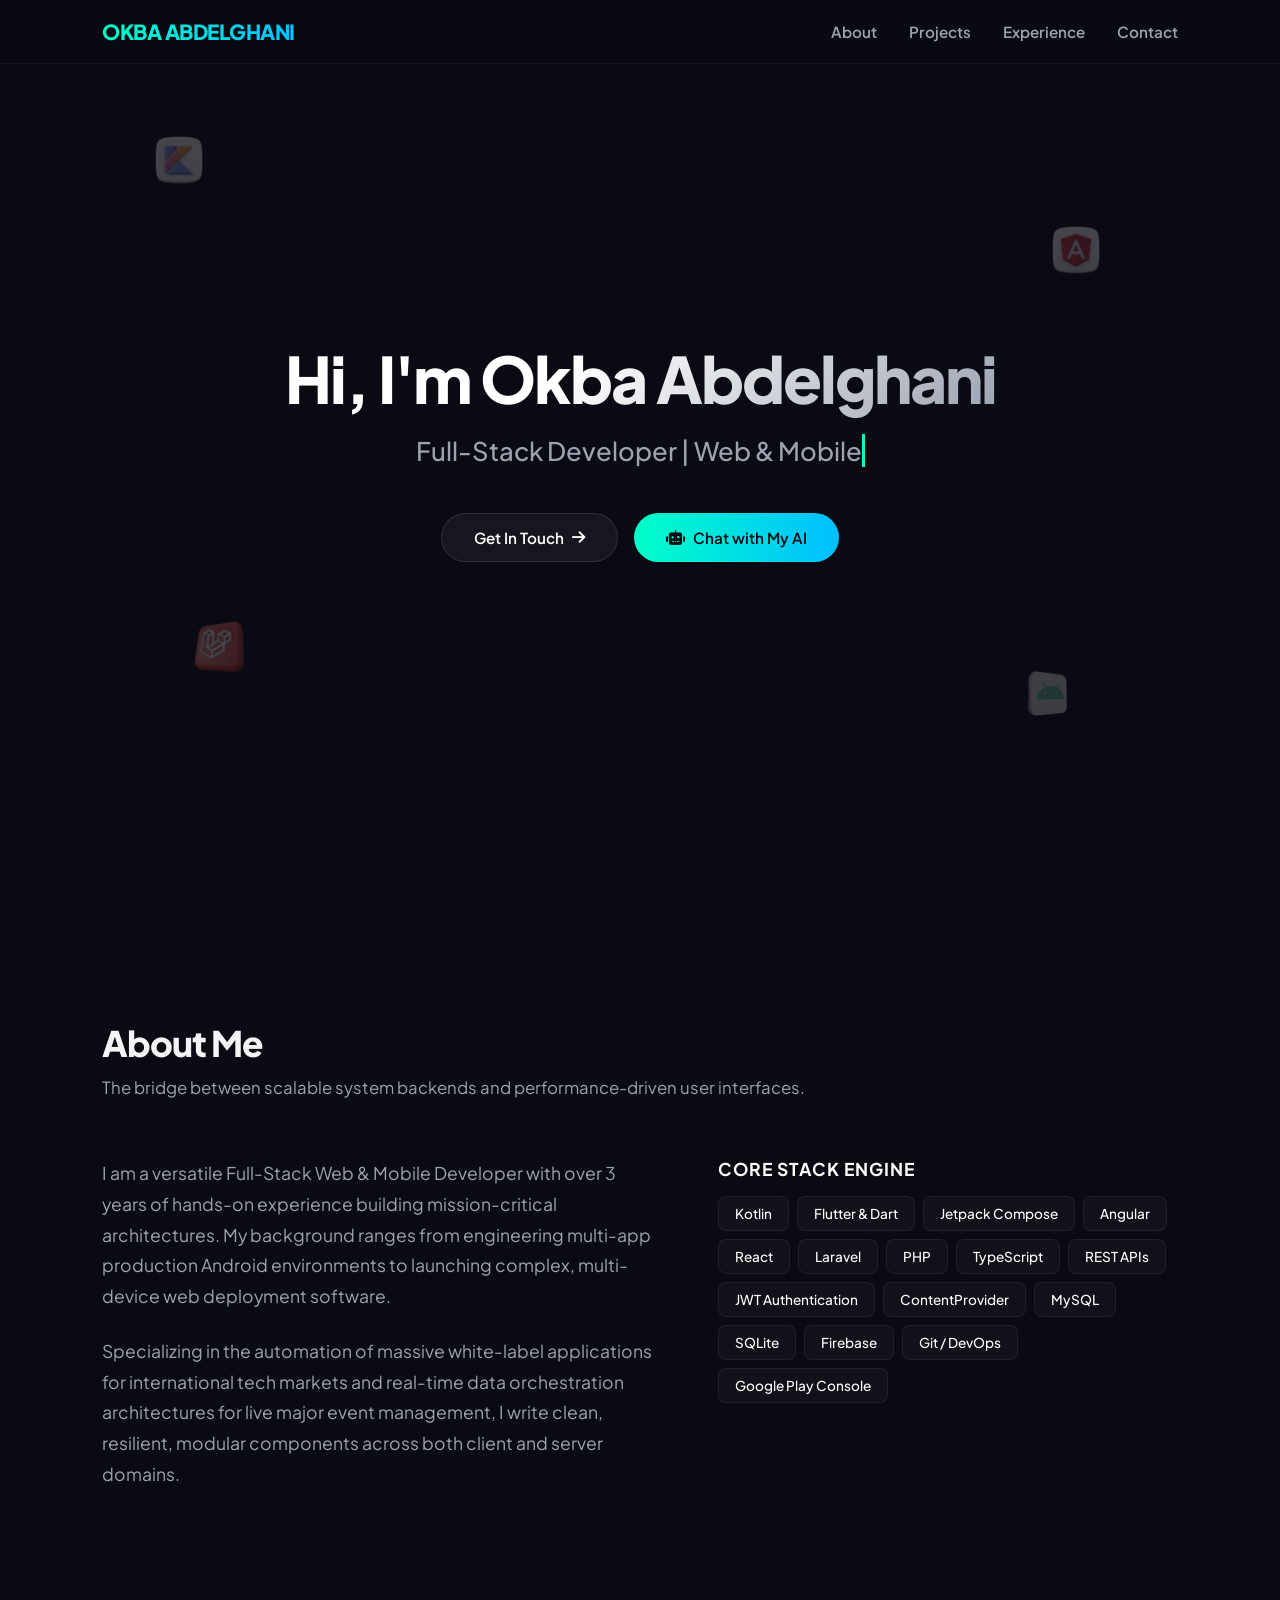
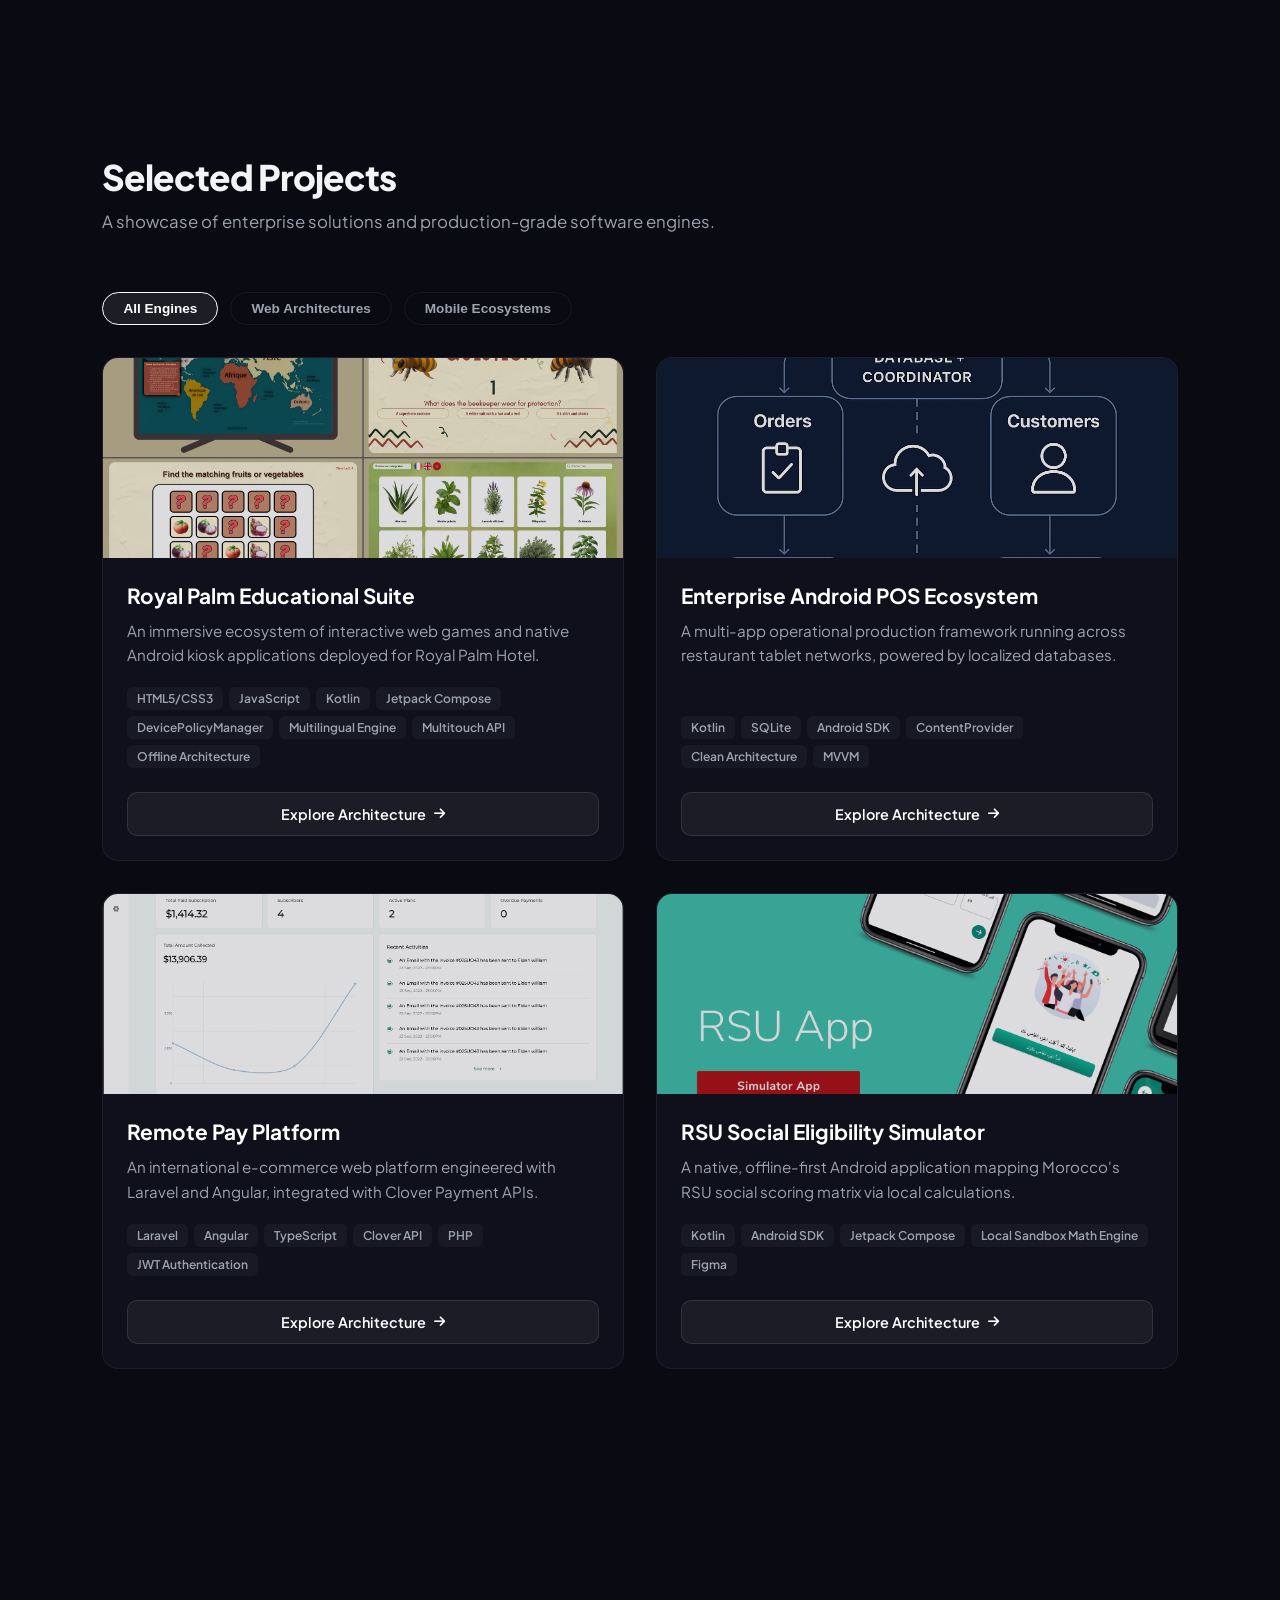
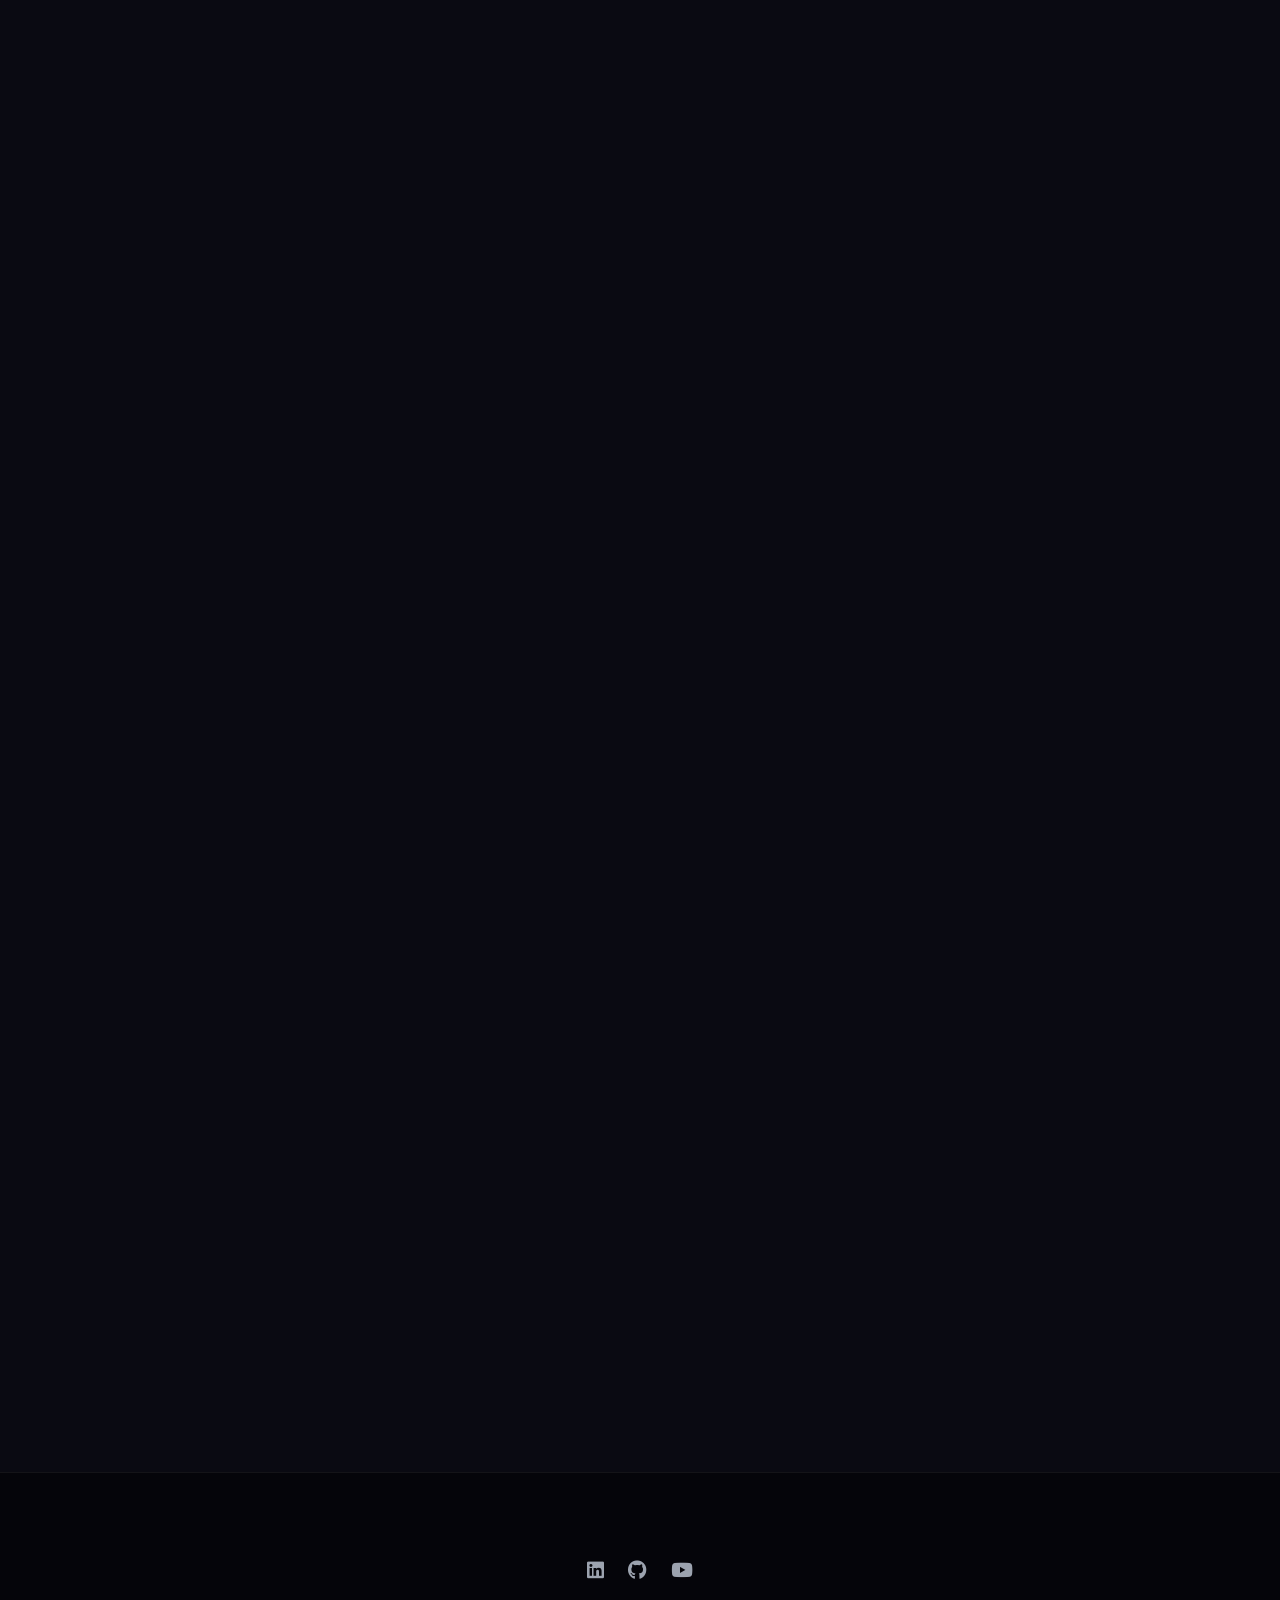
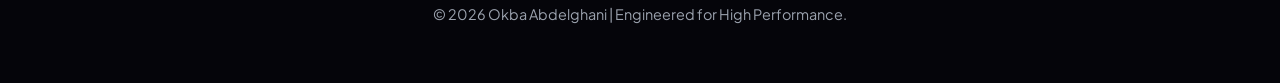
==== index.html @ 3a5f4c48 "first commit" ====
<!DOCTYPE html>
<html lang="en">
<head>
<meta charset="UTF-8">
<meta name="viewport" content="width=device-width, initial-scale=1.0">
<title>Okba Abdelghani | Full-Stack Portfolio</title>
<link rel="icon" href="favicon.ico">
<link rel="stylesheet" href="https://cdnjs.cloudflare.com/ajax/libs/font-awesome/6.4.2/css/all.min.css"/>
<link rel="preconnect" href="https://fonts.googleapis.com">
<link rel="preconnect" href="https://fonts.gstatic.com" crossorigin>
<link href="https://fonts.googleapis.com/css2?family=Plus+Jakarta+Sans:wght@300;400;500;600;700;800&display=swap" rel="stylesheet">

<style>
  /* ===== MODERN ROOT & VARIABLES ===== */
  :root {
    --bg-main: #0a0a12;
    --bg-surface: rgba(20, 20, 35, 0.65);
    --bg-surface-hover: rgba(30, 30, 55, 0.85);
    --primary: #00ffc8;
    --secondary: #00bfff;
    --text-primary: #f3f4f6;
    --text-secondary: #9ca3af;
    --card-border: rgba(255, 255, 255, 0.06);
    --card-border-hover: rgba(0, 255, 200, 0.3);
    --font-stack: 'Plus Jakarta Sans', sans-serif;
  }

  * { 
    margin: 0; 
    padding: 0; 
    box-sizing: border-box; 
  }
  
  html, body {
    font-family: var(--font-stack);
    scroll-behavior: smooth;
    background-color: var(--bg-main);
    color: var(--text-primary);
    overflow-x: hidden;
  }

  /* ===== GLOWING BACKDROP EFFECTS ===== */
  body::before {
    content: '';
    position: fixed;
    top: -10%; left: -10%;
    width: 50%; height: 50%;
    background: radial-gradient(circle, rgba(0, 255, 200, 0.08) 0%, transparent 70%);
    z-index: -1;
    pointer-events: none;
  }
  body::after {
    content: '';
    position: fixed;
    bottom: -10%; right: -10%;
    width: 50%; height: 50%;
    background: radial-gradient(circle, rgba(0, 191, 255, 0.08) 0%, transparent 70%);
    z-index: -1;
    pointer-events: none;
  }

  /* ===== PREMIUM GLASS NAVIGATION ===== */
  nav {
    position: fixed;
    top: 0; left: 0;
    width: 100%;
    background: rgba(10, 10, 18, 0.75);
    backdrop-filter: blur(16px);
    -webkit-backdrop-filter: blur(16px);
    display: flex; justify-content: space-between; align-items: center;
    padding: 18px 8%;
    z-index: 1000;
    border-bottom: 1px solid var(--card-border);
  }
  .logo {
    font-size: 1.3rem; font-weight: 800;
    letter-spacing: -0.5px;
    background: linear-gradient(90deg, var(--primary), var(--secondary));
    -webkit-background-clip: text;
    -webkit-text-fill-color: transparent;
  }
  nav ul { list-style: none; display: flex; gap: 32px; }
  nav ul li a {
    color: var(--text-secondary); text-decoration: none;
    font-weight: 600; font-size: 0.95rem; transition: all 0.3s ease;
  }
  nav ul li a:hover { color: var(--primary); }

  /* ===== IMMERSIVE HERO SECTION ===== */
  header {
    min-height: 100vh;
    display: flex; 
    flex-direction: column;
    justify-content: center; 
    align-items: center;
    text-align: center; 
    padding: 0 24px;
    position: relative;
  }
  header h1 {
    font-size: 4rem; 
    font-weight: 800;
    letter-spacing: -2px;
    margin-bottom: 16px;
    background: linear-gradient(135deg, #ffffff 40%, var(--text-secondary));
    -webkit-background-clip: text;
    -webkit-text-fill-color: transparent;
  }
  header h2 {
    font-size: 1.6rem; 
    font-weight: 500;
    margin-bottom: 40px;
    color: var(--text-secondary);
  }
  
  .typing {
    display: inline-block;
    border-right: 3px solid var(--primary);
    white-space: nowrap;
    overflow: hidden;
    animation: typing 3.5s steps(35, end), blink 0.75s step-end infinite alternate;
    width: fit-content;
  }
  @keyframes typing { from { width: 0; } to { width: 100%; } }
  @keyframes blink { 50% { border-color: transparent; } }

  /* ===== ACTION CONTROLS ===== */
  .btn-group {
    display: flex; gap: 16px; flex-wrap: wrap; justify-content: center; z-index: 10;
  }
  .btn {
    padding: 14px 32px;
    background: rgba(255, 255, 255, 0.05);
    color: #fff; 
    border: 1px solid rgba(255, 255, 255, 0.1);
    font-size: 0.95rem; font-weight: 600; border-radius: 50px; 
    cursor: pointer; transition: all 0.4s cubic-bezier(0.16, 1, 0.3, 1);
    text-decoration: none;
    display: inline-flex; align-items: center; gap: 8px;
  }
  .btn:hover {
    background: #fff; color: var(--bg-main);
    transform: translateY(-2px);
    box-shadow: 0 12px 30px rgba(255, 255, 255, 0.15);
  }
  #chat-with-ai-btn {
    background: linear-gradient(90deg, var(--primary), var(--secondary));
    color: var(--bg-main); border: none;
  }
  #chat-with-ai-btn:hover {
    transform: translateY(-2px);
    box-shadow: 0 12px 30px rgba(0, 255, 200, 0.3);
    opacity: 0.95;
  }

  /* ===== CORE SECTION ARCHITECTURE ===== */
  section {
    padding: 120px 8%; max-width: 1400px; margin: auto;
    opacity: 0; transform: translateY(40px);
    transition: opacity 0.8s cubic-bezier(0.16, 1, 0.3, 1), transform 0.8s cubic-bezier(0.16, 1, 0.3, 1);
  }
  section.visible { opacity: 1; transform: translateY(0); }
  
  .section-header {
    margin-bottom: 60px; text-align: left;
  }
  .section-header h2 {
    font-size: 2.2rem; font-weight: 800; letter-spacing: -1px; margin-bottom: 12px;
  }
  .section-header p {
    color: var(--text-secondary); font-size: 1.05rem;
  }

  /* ===== ABOUT & SKILLS GRID ===== */
  .about-grid {
    display: grid; grid-template-columns: 1.2fr 1fr; gap: 64px; align-items: start;
  }
  .about-text { 
    font-size: 1.1rem; line-height: 1.75; color: var(--text-secondary);
  }
  .about-text p { margin-bottom: 24px; }
  
  .skills-wrapper h3 { font-size: 1.1rem; margin-bottom: 16px; color: #fff; text-transform: uppercase; letter-spacing: 1px;}
  .skills-container { display: flex; flex-wrap: wrap; gap: 8px; }
  .skills-container span {
    background: rgba(255, 255, 255, 0.03); color: #fff;
    padding: 8px 16px; border-radius: 8px; font-size: 0.85rem; font-weight: 500;
    border: 1px solid var(--card-border); transition: all 0.3s ease;
  }
  .skills-container span:hover {
    border-color: var(--primary); background: rgba(0, 255, 200, 0.05); color: var(--primary);
  }

  /* ===== FILTER CHIPS ===== */
  .filter-group {
    display: flex; gap: 12px; margin-bottom: 32px; justify-content: flex-start;
  }
  .filter-chip {
    padding: 8px 20px; background: transparent; border: 1px solid var(--card-border);
    color: var(--text-secondary); font-size: 0.85rem; font-weight: 600; border-radius: 50px;
    cursor: pointer; transition: all 0.3s ease;
  }
  .filter-chip.active, .filter-chip:hover {
    background: rgba(255, 255, 255, 0.08); border-color: #fff; color: #fff;
  }

  /* ===== CARDS GRID DISPLAY ===== */
  .projects-grid {
    display: grid; grid-template-columns: repeat(auto-fill, minmax(340px, 1fr)); gap: 32px;
  }
  .project-card {
    background: var(--bg-surface); border: 1px solid var(--card-border);
    border-radius: 16px; overflow: hidden; display: flex; flex-direction: column;
    transition: all 0.4s cubic-bezier(0.16, 1, 0.3, 1); height: 100%;
  }
  .project-card:hover {
    transform: translateY(-6px); border-color: var(--card-border-hover);
    box-shadow: 0 20px 40px rgba(0, 255, 200, 0.05);
  }
  .card-img-wrapper { width: 100%; height: 200px; overflow: hidden; background: #141423;}
  .project-card img { width: 100%; height: 100%; object-fit: cover; transition: transform 0.5s ease; opacity: 0.85;}
  .project-card:hover img { transform: scale(1.04); opacity: 1; }
  
  .card-content { padding: 24px; display: flex; flex-direction: column; flex-grow: 1; }
  .card-content h3 { font-size: 1.3rem; font-weight: 700; margin-bottom: 10px; color: #fff; }
  .card-content p { font-size: 0.95rem; color: var(--text-secondary); line-height: 1.6; margin-bottom: 20px; }
  
  .tech-tags { display: flex; flex-wrap: wrap; gap: 6px; margin-bottom: 24px; margin-top: auto;}
  .tech-tags span {
    background: rgba(255,255,255,0.04); color: var(--text-secondary);
    padding: 4px 10px; border-radius: 6px; font-size: 0.75rem; font-weight: 600;
  }
  .card-content .btn { width: 100%; justify-content: center; border-radius: 10px; padding: 12px; font-size: 0.9rem;}

  /* ===== ENTERPRISE TIMELINE ===== */
  .timeline { position: relative; border-left: 2px solid var(--card-border); padding-left: 32px; }
  .timeline-item { margin-bottom: 48px; position: relative; }
  .timeline-item::before {
    content: ''; position: absolute; left: -41px; top: 4px;
    width: 16px; height: 16px; border-radius: 50%;
    background: var(--bg-main); border: 2px solid var(--primary);
  }
  .timeline-meta { display: flex; justify-content: space-between; align-items: center; flex-wrap: wrap; gap: 8px; margin-bottom: 12px; }
  .timeline-meta h3 { font-size: 1.4rem; font-weight: 700; color: #fff; }
  .timeline-meta span { font-size: 0.85rem; font-weight: 600; color: var(--primary); background: rgba(0,255,200,0.05); padding: 4px 12px; border-radius: 50px; }
  .company-tag { font-size: 1rem; color: var(--text-secondary); margin-bottom: 14px; font-weight: 500; }
  .timeline-item p { color: var(--text-secondary); line-height: 1.6; font-size: 1rem; }

  /* ===== CONTACT UI ===== */
  .contact-wrapper { max-width: 600px; margin: auto; background: var(--bg-surface); border: 1px solid var(--card-border); padding: 40px; border-radius: 24px; }
  .contact-form { display: flex; flex-direction: column; gap: 20px; }
  .contact-form input, .contact-form textarea {
    padding: 16px; border-radius: 12px; border: 1px solid var(--card-border);
    background: rgba(0, 0, 0, 0.2); color: #fff; font-family: var(--font-stack); font-size: 0.95rem; transition: all 0.3s ease;
  }
  .contact-form input:focus, .contact-form textarea:focus {
    outline: none; border-color: var(--primary); background: rgba(0, 0, 0, 0.4);
  }
  .contact-form button {
    background: #fff; color: var(--bg-main); border: none; border-radius: 12px; padding: 16px; font-size: 1rem; font-weight: 700; cursor: pointer; transition: all 0.3s ease;
  }
  .contact-form button:hover { transform: translateY(-2px); box-shadow: 0 12px 24px rgba(255,255,255,0.1); }

  /* ===== FOOTER ===== */
  footer { background: #05050a; padding: 60px 24px; border-top: 1px solid var(--card-border); text-align: center; font-size: 0.9rem; color: var(--text-secondary); }
  .footer-social { display: flex; gap: 24px; justify-content: center; margin: 24px 0; }
  .footer-social a { color: var(--text-secondary); text-decoration: none; font-size: 1.2rem; transition: color 0.3s; }
  .footer-social a:hover { color: var(--primary); }

  /* ===== AMBIENT DECORATIVE FLOATING LOGOS ===== */
  .floating-tech { position: absolute; width: 100%; height: 100%; top:0; left:0; overflow:hidden; pointer-events:none; z-index: 1;}
  .floating-tech img { position: absolute; opacity: 0.25; filter: grayscale(30%); transition: all 0.3s ease; }
  .floating-tech img:hover { opacity: 0.7; filter: grayscale(0%) drop-shadow(0 0 10px var(--primary)); }
  
  @keyframes floatAnimation {
    0%, 100% { transform: translateY(0) rotate(0deg); }
    50% { transform: translateY(-15px) rotate(3deg); }
  }
  .float { animation: floatAnimation 6s ease-in-out infinite; }
  .float.slow { animation-duration: 9s; }
  .float.fast { animation-duration: 4.5s; }

  /* ===== RESPONSIVE MEDIA QUERIES ===== */
  @media (max-width: 1024px) {
    .about-grid { grid-template-columns: 1fr; gap: 40px; }
    header h1 { font-size: 3rem; }
  }
  @media (max-width: 768px) {
    nav { padding: 15px 24px; }
    nav ul { display: none; } /* Add responsive hamburger logic if desired */
    header h1 { font-size: 2.4rem; }
    section { padding: 80px 24px; }
    .contact-wrapper { padding: 24px; }
  }
</style>
</head>
<body>

<nav>
  <div class="logo">OKBA ABDELGHANI</div>
  <ul>
    <li><a href="#about">About</a></li>
    <li><a href="#projects">Projects</a></li>
    <li><a href="#experience">Experience</a></li>
    <li><a href="#contact">Contact</a></li>
  </ul>
</nav>

<header>
  <div class="floating-tech">
    <img src="assets/kotlin.png" class="float slow" style="top:15%; left:12%; width:50px;">
    <img src="assets/angular.png" class="float" style="top:25%; right:14%; width:50px;">
    <img src="assets/laravel.png" class="float fast" style="bottom:25%; left:15%; width:55px;">
    <img src="assets/android.png" class="float slow" style="bottom:20%; right:16%; width:55px;">
  </div>

  <h1>Hi, I'm Okba Abdelghani</h1>
  <h2><span class="typing">Full-Stack Developer | Web & Mobile</span></h2>
  
  <div class="btn-group">
    <a href="#contact" class="btn">Get In Touch <i class="fas fa-arrow-right"></i></a>
    <a href="#assistantButton" id="chat-with-ai-btn" class="btn"><i class="fas fa-robot"></i> Chat with My AI</a>
  </div>
</header>

<section id="about">
  <div class="section-header">
    <h2>About Me</h2>
    <p>The bridge between scalable system backends and performance-driven user interfaces.</p>
  </div>
  <div class="about-grid">
    <div class="about-text">
      <p>
        I am a versatile Full-Stack Web & Mobile Developer with over 3 years of hands-on experience building mission-critical architectures. My background ranges from engineering multi-app production Android environments to launching complex, multi-device web deployment software.
      </p>
      <p>
        Specializing in the automation of massive white-label applications for international tech markets and real-time data orchestration architectures for live major event management, I write clean, resilient, modular components across both client and server domains.
      </p>
    </div>
    <div class="skills-wrapper">
      <h3>Core Stack Engine</h3>
      <div class="skills-container">
        <span>Kotlin</span><span>Flutter & Dart</span><span>Jetpack Compose</span><span>Angular</span><span>React</span><span>Laravel</span><span>PHP</span><span>TypeScript</span><span>REST APIs</span><span>JWT Authentication</span><span>ContentProvider</span><span>MySQL</span><span>SQLite</span><span>Firebase</span><span>Git / DevOps</span><span>Google Play Console</span>
      </div>
    </div>
  </div>
</section>

<section id="projects">
  <div class="section-header">
    <h2>Selected Projects</h2>
    <p>A showcase of enterprise solutions and production-grade software engines.</p>
  </div>
  
  <div class="filter-group">
    <button class="filter-chip active" onclick="filterProjects('all', this)">All Engines</button>
    <button class="filter-chip" onclick="filterProjects('web', this)">Web Architectures</button>
    <button class="filter-chip" onclick="filterProjects('mobile', this)">Mobile Ecosystems</button>
  </div>

  <div class="projects-grid">
    <!-- Dynamic insertion occurs here -->
  </div>
</section>

<section id="experience">
  <div class="section-header">
    <h2>Professional Lifecycles</h2>
    <p>Engineering journey across production operations and international development.</p>
  </div>
  <div class="timeline">
    <div class="timeline-item">
      <div class="timeline-meta">
        <h3>Développeur Web & Mobile Full-Stack</h3>
        <span>Juin 2025 – Présent</span>
      </div>
      <div class="company-tag">Ask Me Digital Maroc — Casablanca</div>
      <p>
        Architecting cross-platform Flutter and native multi-device apps for smart installations and major festivals like Jazzablanca. Managed local edge server environments handling instant processing loops, custom administration pipelines, and real-time transactional reward programs with streaming output systems.
      </p>
    </div>

    <div class="timeline-item">
      <div class="timeline-meta">
        <h3>Développeur Web & Mobile Full-Stack</h3>
        <span>Oct. 2022 – Mai 2025</span>
      </div>
      <div class="company-tag">Zaytech Software — Mohammedia (North American Market)</div>
      <p>
        Engineered and managed over 120 live white-label retail deployments across the US and Canadian business sectors using complex product flavors codebases. Built localized native Android POS database sync frameworks alongside custom web dashboard interfaces backed by Angular, Laravel, and asynchronous API architectures.
      </p>
    </div>
  </div>
</section>

<section id="contact">
  <div class="section-header" style="text-align: center;">
    <h2>Initiate Connection</h2>
    <p>Have an enterprise platform or an innovative application stack to build?</p>
  </div>
  <div class="contact-wrapper">
    <form id="contactForm" class="contact-form">
      <input id="name" type="text" placeholder="Your Professional Identity" required>
      <input id="email" type="email" placeholder="Your Email Address" required>
      <textarea id="message" rows="5" placeholder="Project details, parameters, or consultation topics..." required></textarea>
      <button type="submit">Transmit Message</button>
    </form>
  </div>
</section>

<footer>
  <div class="footer-social">
    <a href="https://www.linkedin.com/in/abdelghani-okba-pro/" target="_blank"><i class="fab fa-linkedin"></i></a>
    <a href="https://github.com/okbaAbdelghani" target="_blank"><i class="fab fa-github"></i></a>
    <a href="https://www.youtube.com/@okbaabdelghani6225" target="_blank"><i class="fab fa-youtube"></i></a>
  </div>
  <p>&copy; 2026 Okba Abdelghani | Engineered for High Performance.</p>
</footer>

<script>
  // Simple view-in trigger animation
  const sections = document.querySelectorAll("section");
  const observer = new IntersectionObserver(entries => {
    entries.forEach(entry => {
      if (entry.isIntersecting) entry.target.classList.add("visible");
    });
  }, { threshold: 0.1 });
  sections.forEach(sec => observer.observe(sec));
</script>
<script src="projects.js"></script>
<script src="index.js"></script>
</body>
</html>
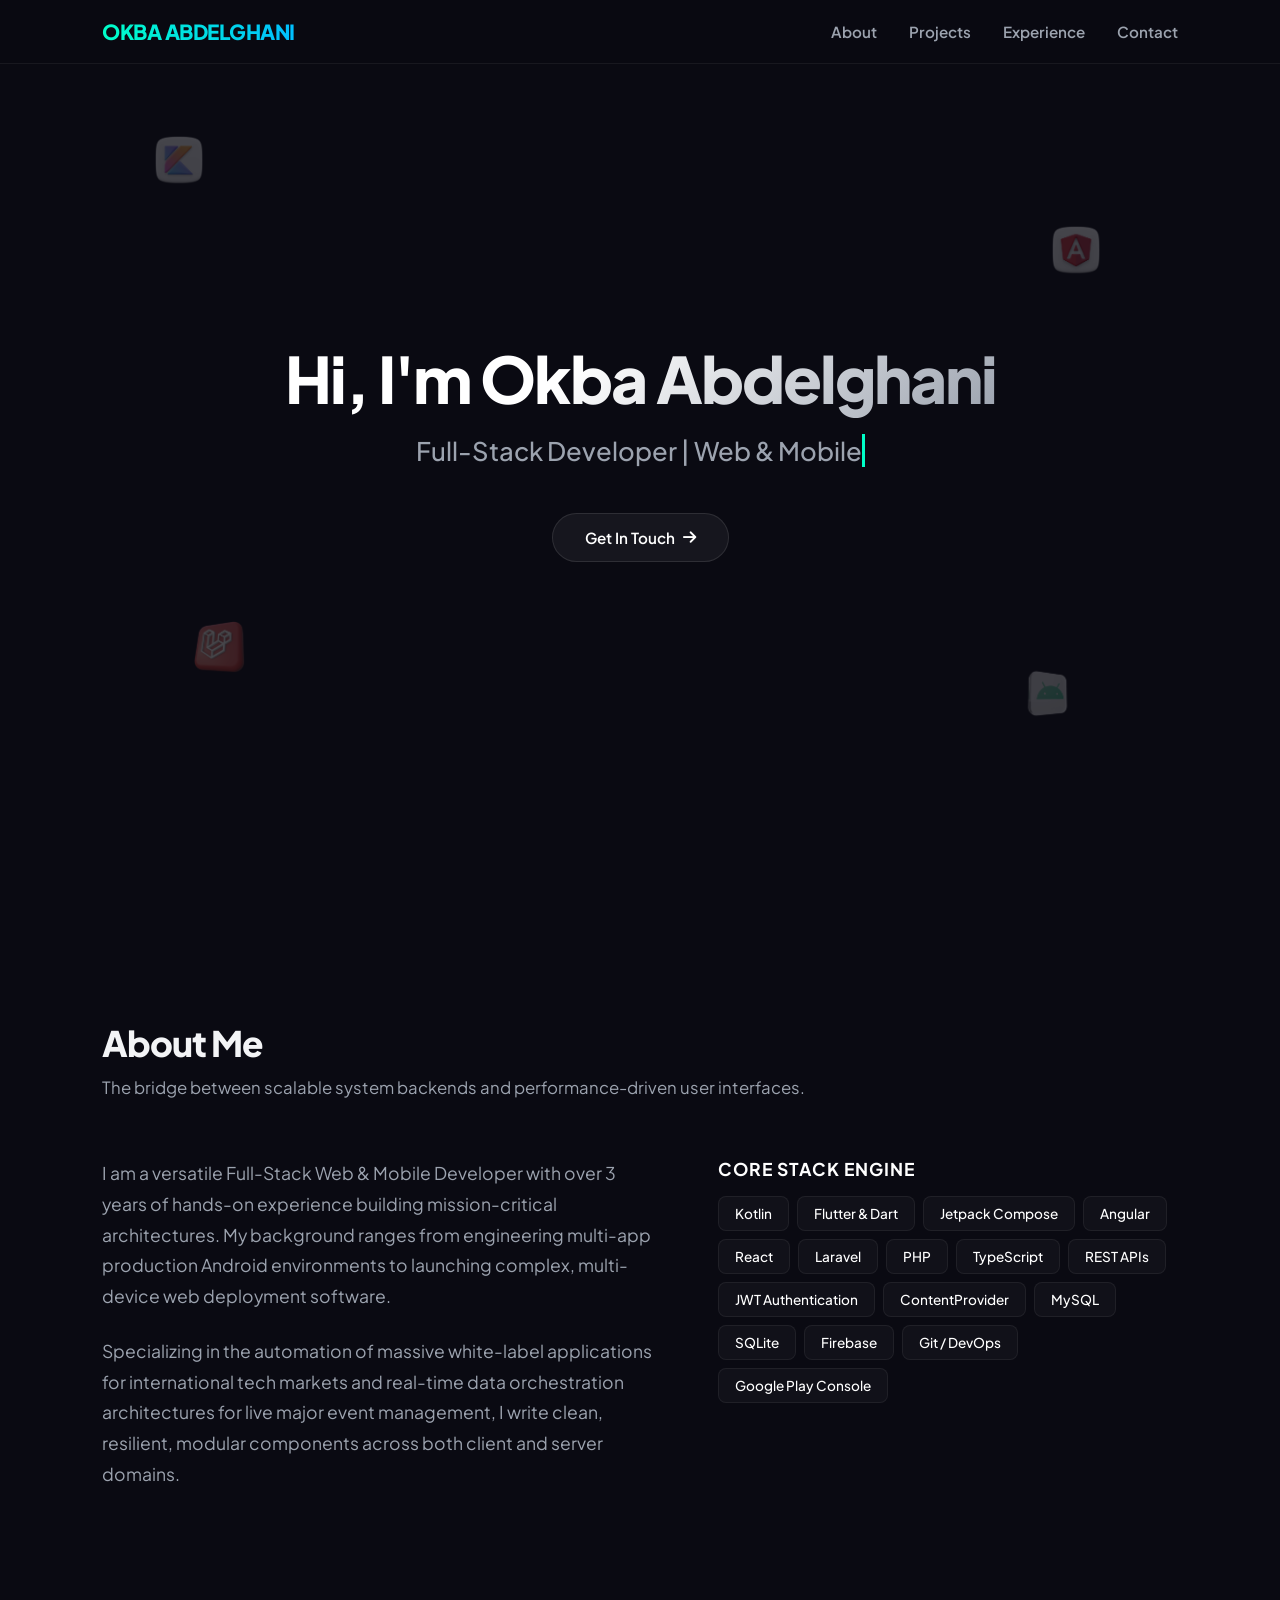
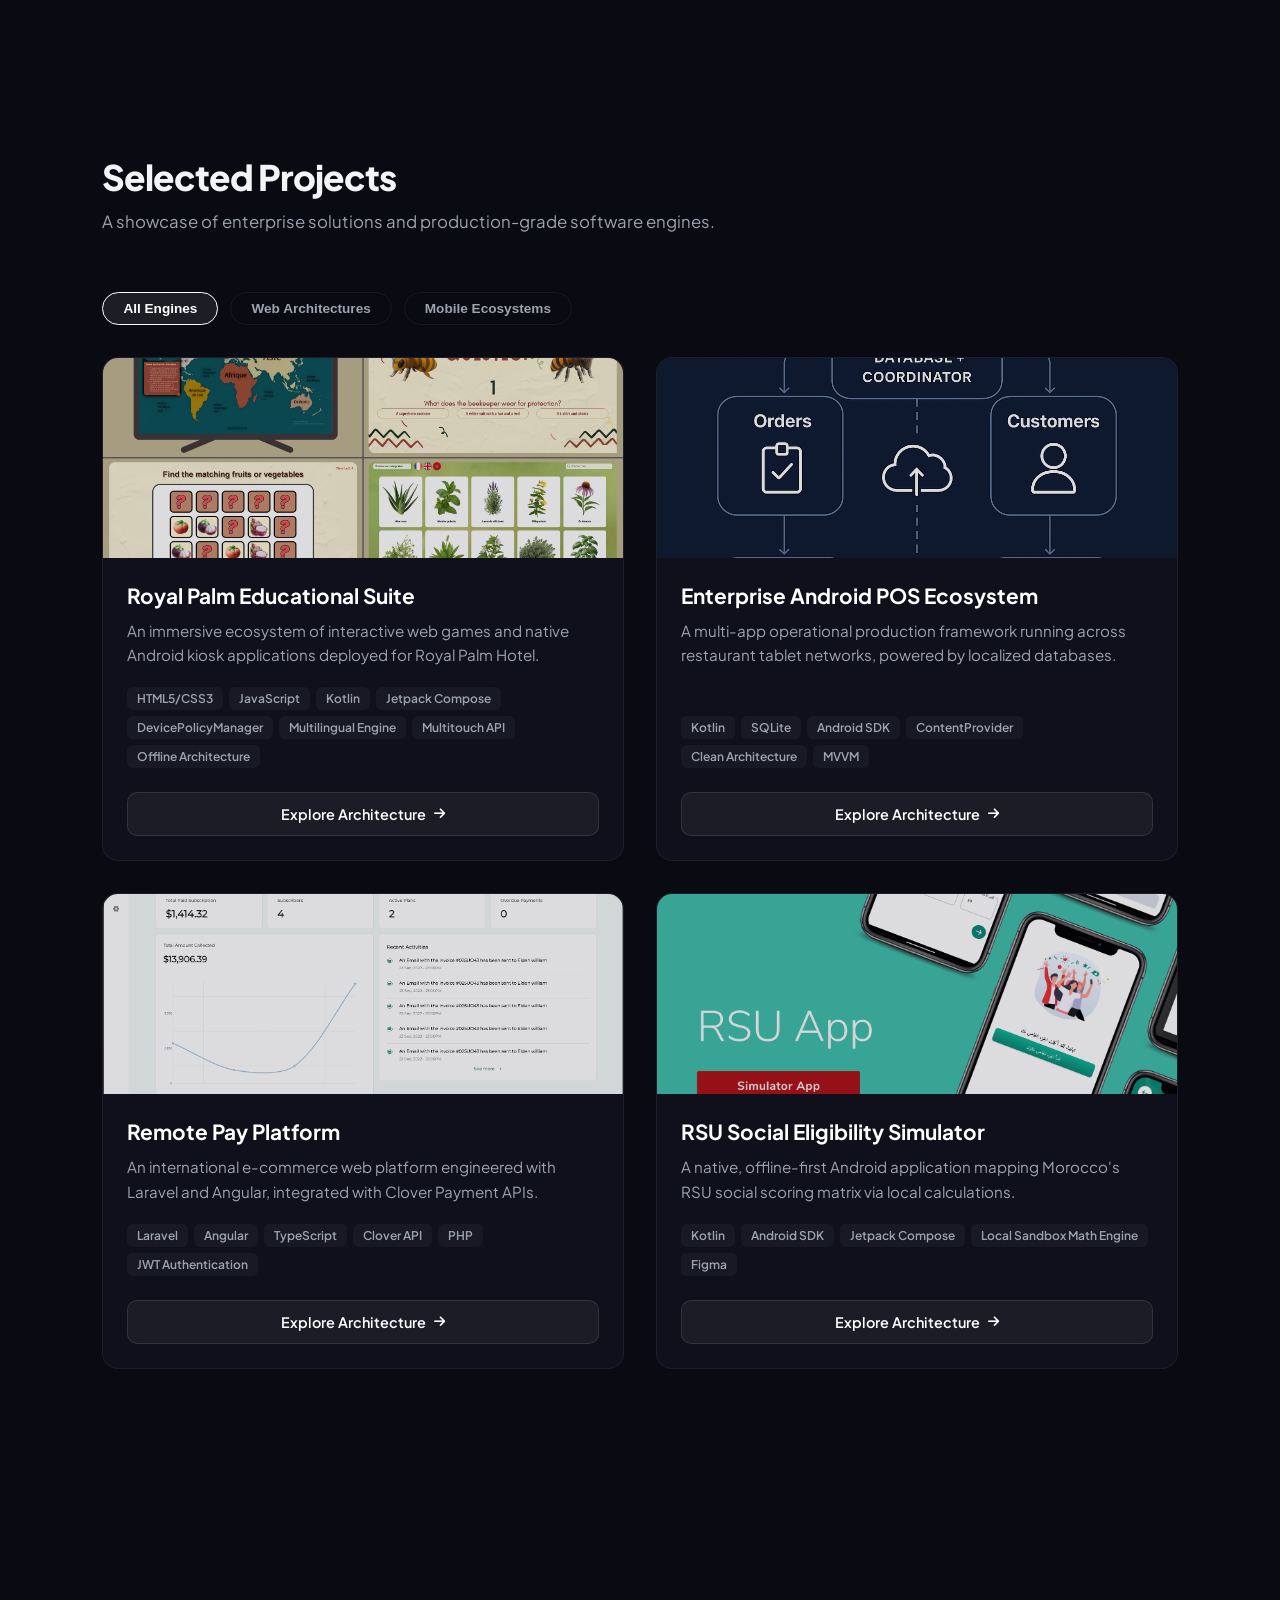
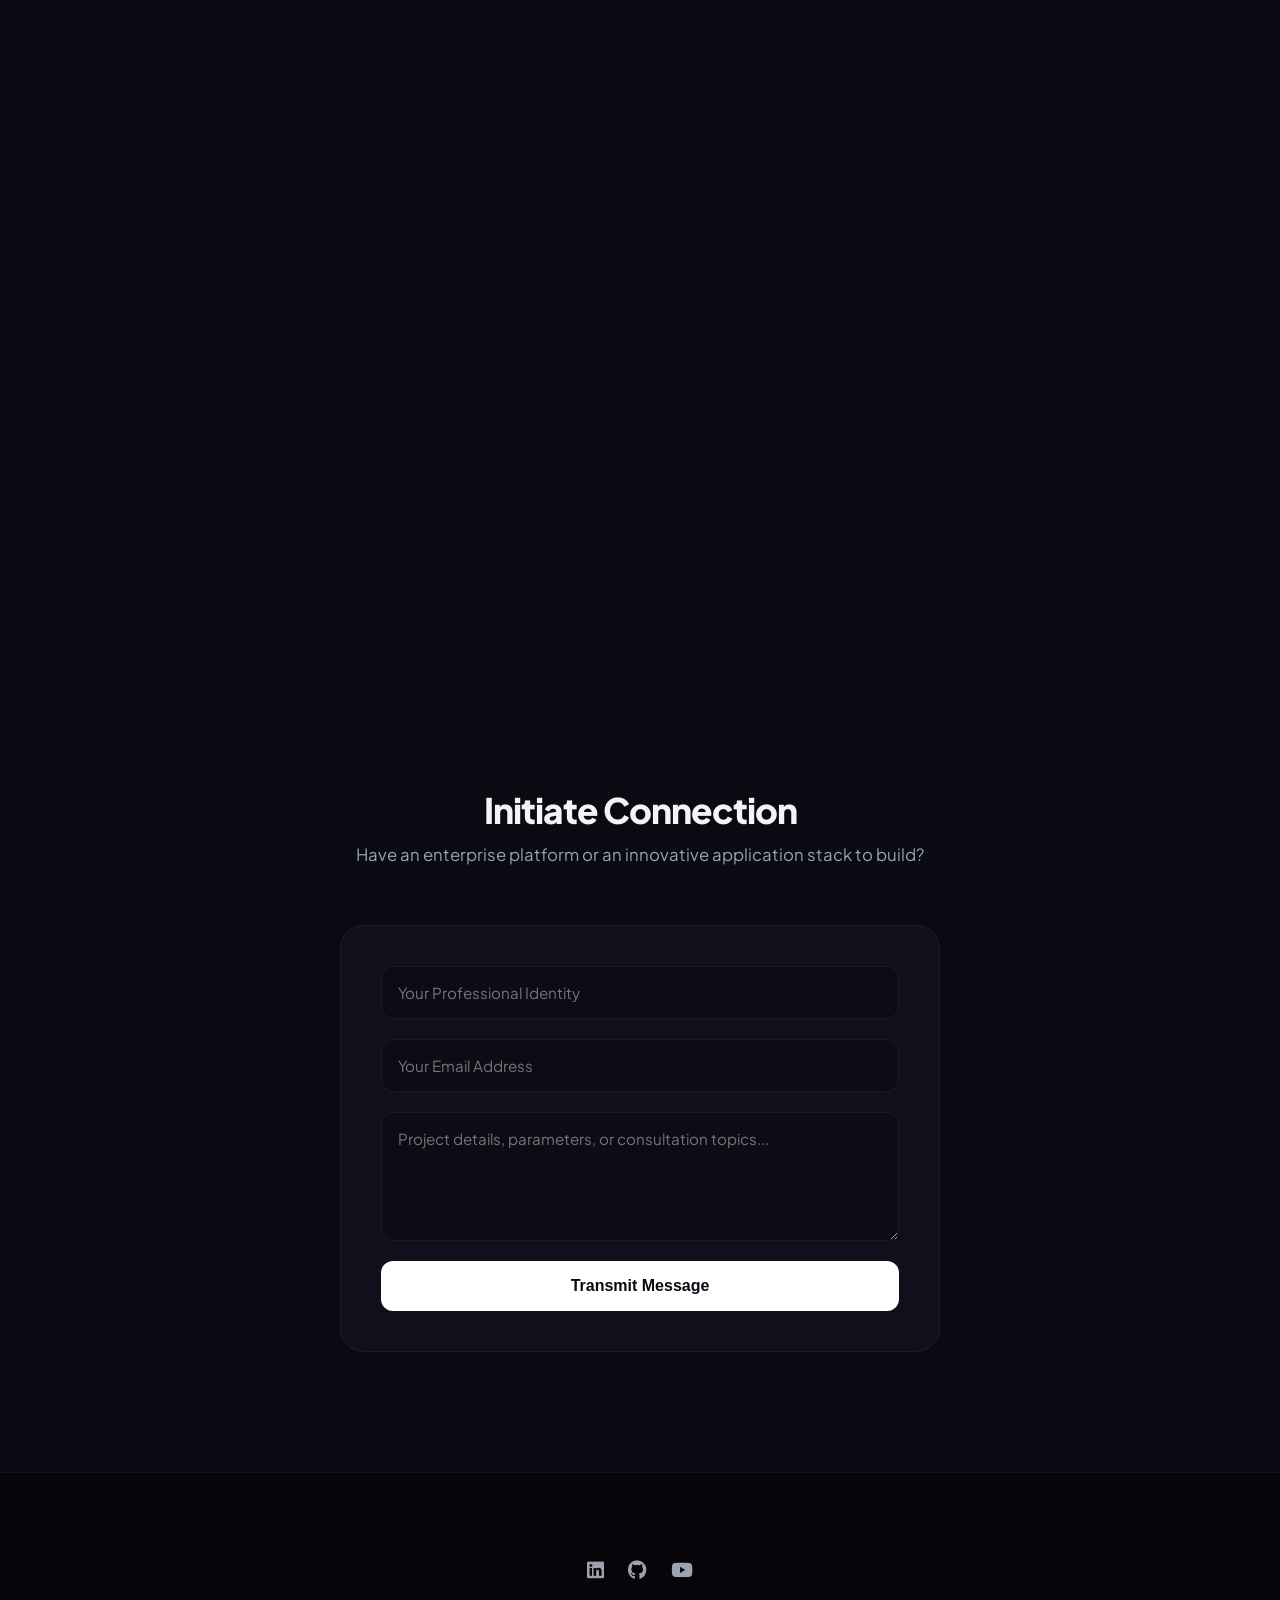
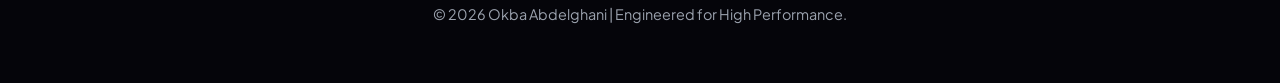
==== commit d8525279: "chat with my ai btn hidden" ====
--- a/index.html
+++ b/index.html
@@ -319,7 +319,7 @@
   
   <div class="btn-group">
     <a href="#contact" class="btn">Get In Touch <i class="fas fa-arrow-right"></i></a>
-    <a href="#assistantButton" id="chat-with-ai-btn" class="btn"><i class="fas fa-robot"></i> Chat with My AI</a>
+    <!-- <a href="#assistantButton" id="chat-with-ai-btn" class="btn"><i class="fas fa-robot"></i> Chat with My AI</a> -->
   </div>
 </header>
 
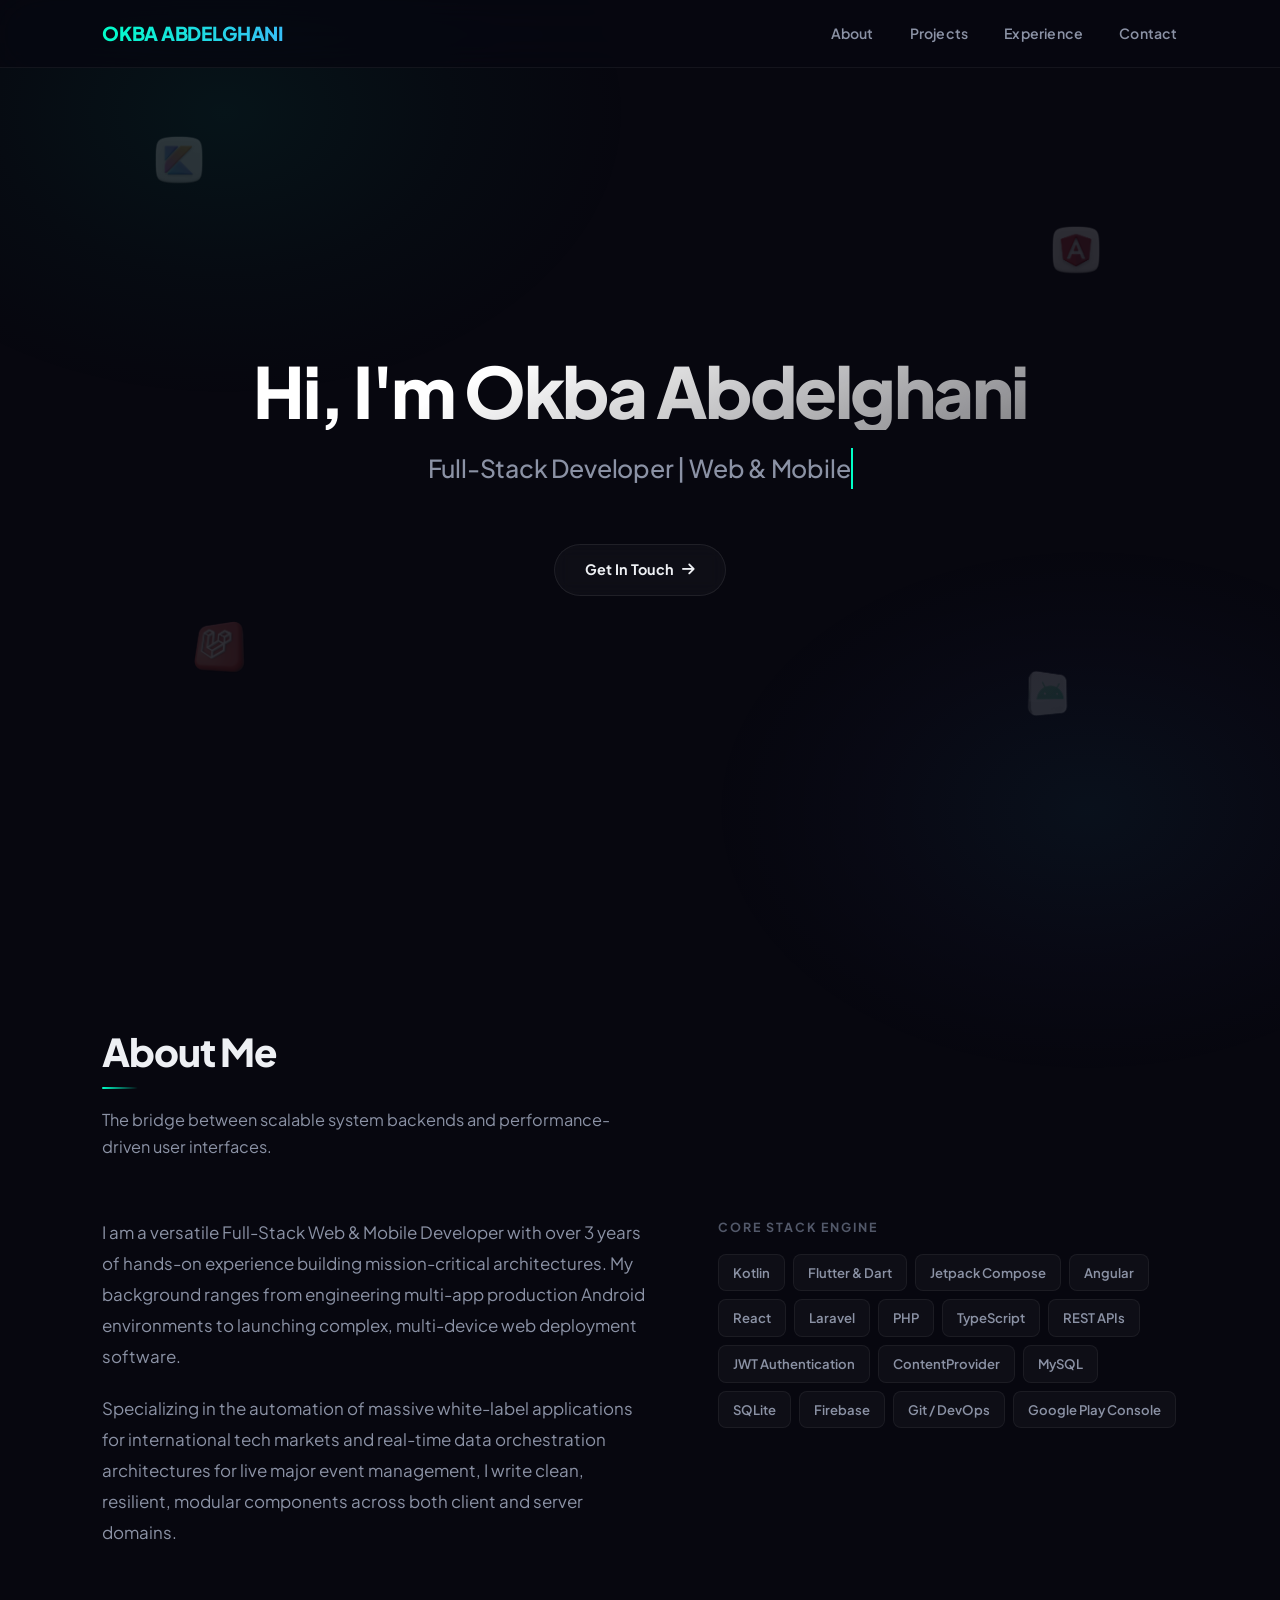
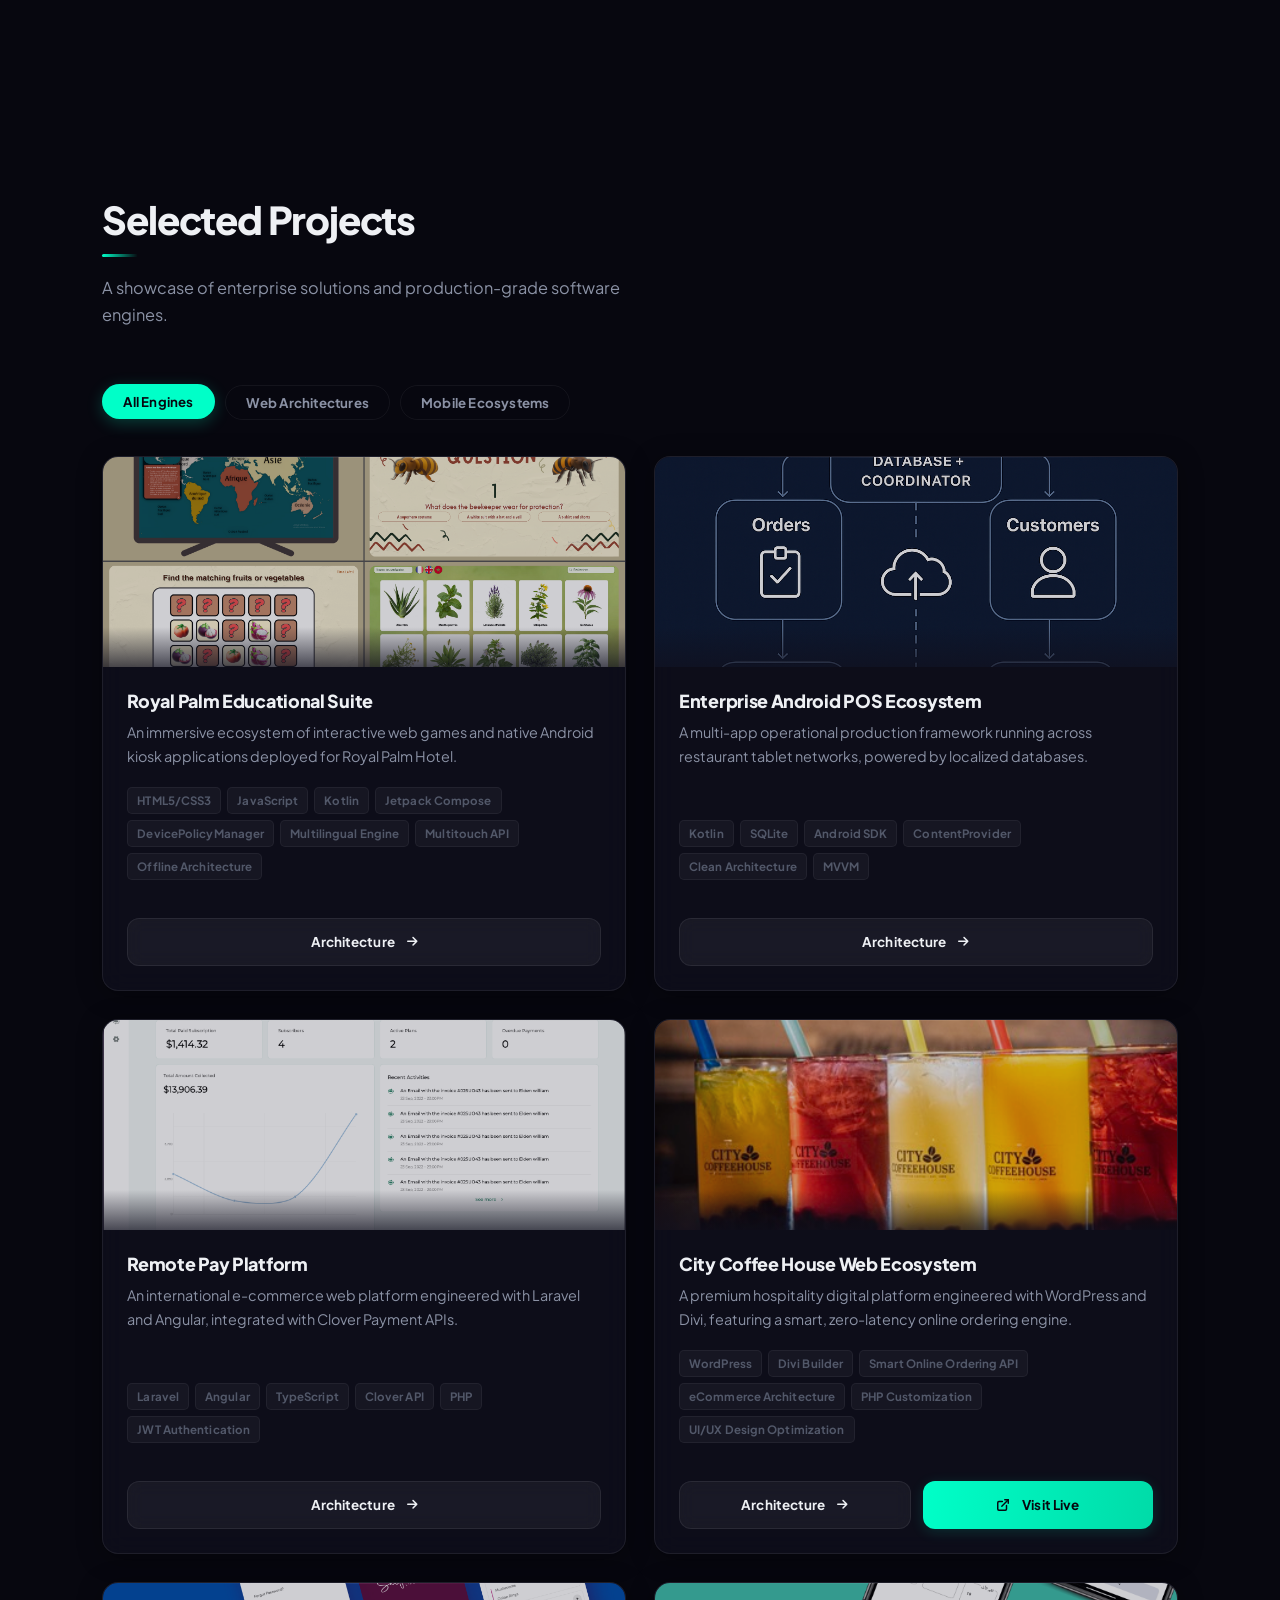
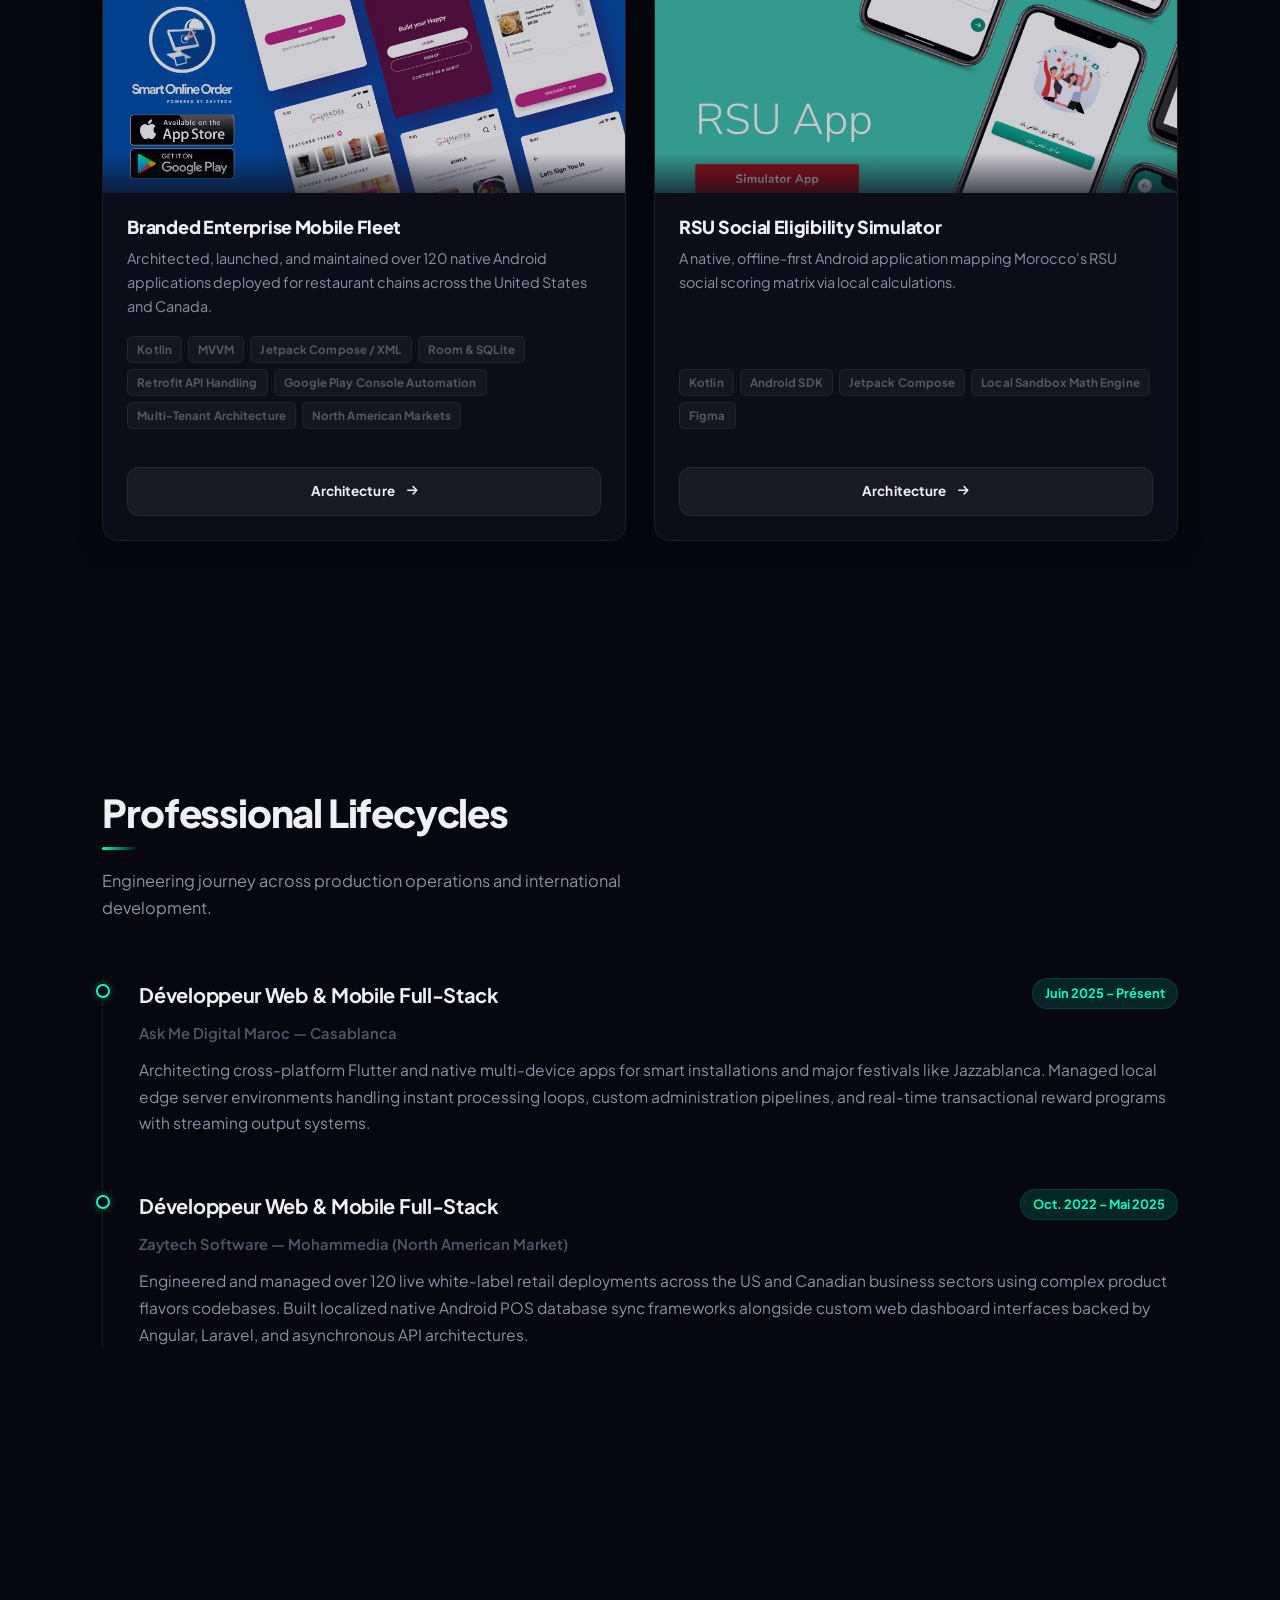
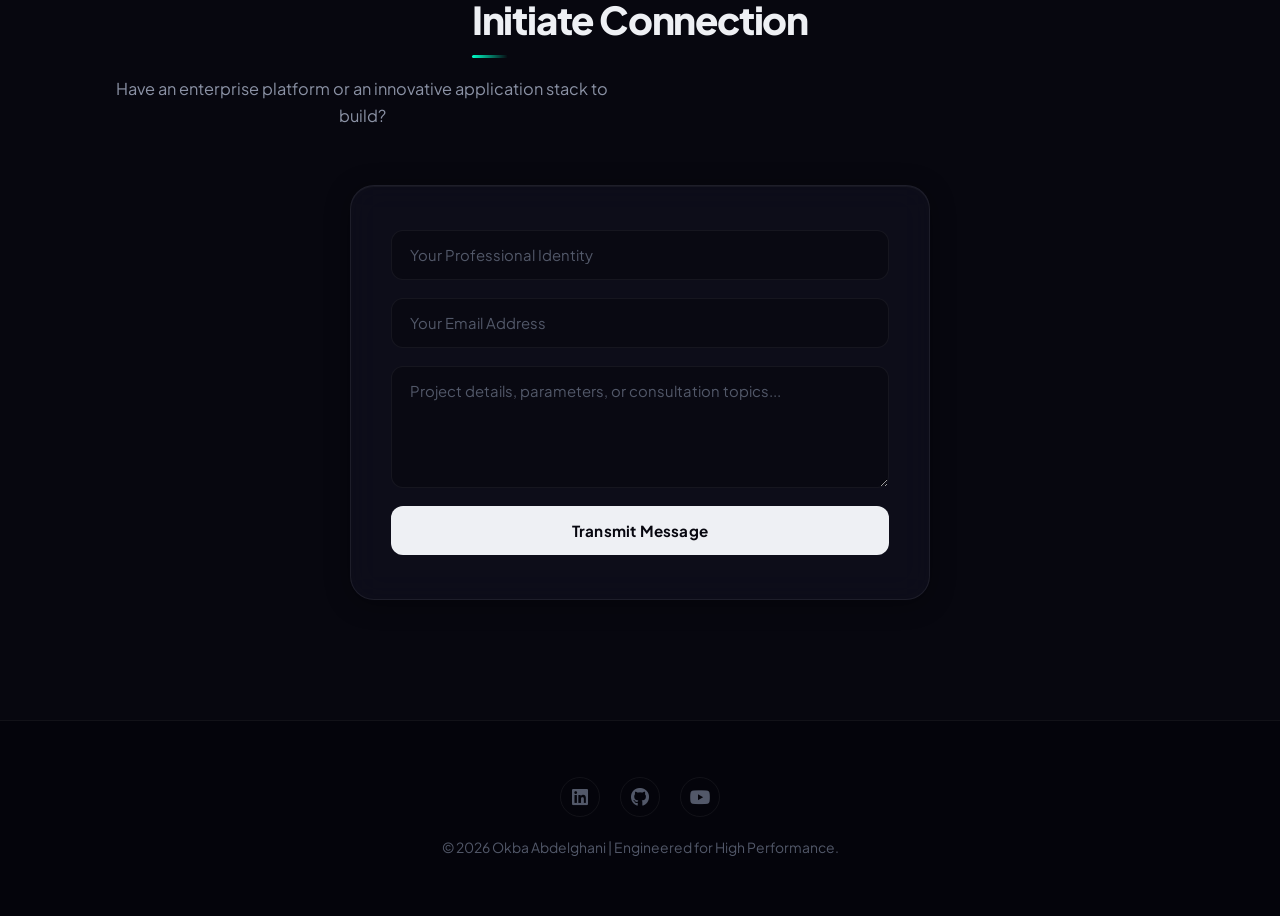
==== commit eb67f5ef: "fronend updated" ====
--- a/index.html
+++ b/index.html
@@ -6,292 +6,242 @@
 <title>Okba Abdelghani | Full-Stack Portfolio</title>
 <link rel="icon" href="favicon.ico">
 <link rel="stylesheet" href="https://cdnjs.cloudflare.com/ajax/libs/font-awesome/6.4.2/css/all.min.css"/>
+<link rel="stylesheet" href="style.css"/>
 <link rel="preconnect" href="https://fonts.googleapis.com">
 <link rel="preconnect" href="https://fonts.gstatic.com" crossorigin>
 <link href="https://fonts.googleapis.com/css2?family=Plus+Jakarta+Sans:wght@300;400;500;600;700;800&display=swap" rel="stylesheet">
 
 <style>
-  /* ===== MODERN ROOT & VARIABLES ===== */
-  :root {
-    --bg-main: #0a0a12;
-    --bg-surface: rgba(20, 20, 35, 0.65);
-    --bg-surface-hover: rgba(30, 30, 55, 0.85);
-    --primary: #00ffc8;
-    --secondary: #00bfff;
-    --text-primary: #f3f4f6;
-    --text-secondary: #9ca3af;
-    --card-border: rgba(255, 255, 255, 0.06);
-    --card-border-hover: rgba(0, 255, 200, 0.3);
-    --font-stack: 'Plus Jakarta Sans', sans-serif;
+ /* ==========================================================================
+   index.html — Page-Specific Internal <style> Block
+   Scope: Hero animations, filter chips, projects grid & cards
+   Prerequisite: style.css (global) must be linked before this block
+   ========================================================================== */
+
+/* ===== HERO: SCROLL INDICATOR ===== */
+.scroll-hint {
+  position: absolute;
+  bottom: 36px;
+  left: 50%;
+  transform: translateX(-50%);
+  display: flex;
+  flex-direction: column;
+  align-items: center;
+  gap: 6px;
+  color: var(--text-muted);
+  font-size: 0.72rem;
+  font-weight: 600;
+  letter-spacing: 2px;
+  text-transform: uppercase;
+  opacity: 0.55;
+  animation: fadeInUp 1s 3.8s ease forwards;
+  opacity: 0;
+}
+
+.scroll-hint::after {
+  content: '';
+  width: 1px;
+  height: 32px;
+  background: linear-gradient(to bottom, var(--text-muted), transparent);
+  animation: scrollPulse 2.2s ease-in-out infinite;
+}
+
+@keyframes fadeInUp {
+  to { opacity: 0.55; }
+}
+
+@keyframes scrollPulse {
+  0%, 100% { transform: scaleY(1); opacity: 0.5; }
+  50%       { transform: scaleY(0.6); opacity: 1; }
+}
+
+/* ===== FILTER CHIPS ===== */
+.filter-group {
+  display: flex;
+  gap: 10px;
+  margin-bottom: 36px;
+  justify-content: flex-start;
+  flex-wrap: wrap;
+}
+
+.filter-chip {
+  padding: 8px 20px;
+  background: transparent;
+  border: 1px solid var(--border-subtle);
+  color: var(--text-secondary);
+  font-family: var(--font-stack);
+  font-size: 0.83rem;
+  font-weight: 700;
+  border-radius: var(--radius-pill);
+  cursor: pointer;
+  letter-spacing: 0.2px;
+  transition:
+    background var(--t-fast) ease,
+    border-color var(--t-fast) ease,
+    color var(--t-fast) ease,
+    transform var(--t-base) var(--ease-spring),
+    box-shadow var(--t-base) ease;
+}
+
+.filter-chip:hover {
+  background: var(--bg-glass);
+  border-color: var(--border-card);
+  color: var(--text-primary);
+  transform: translateY(-1px);
+}
+
+.filter-chip.active {
+  background: var(--primary);
+  border-color: transparent;
+  color: var(--bg-main);
+  box-shadow: 0 4px 16px rgba(0, 255, 200, 0.22);
+  transform: translateY(-1px);
+}
+
+/* ===== PROJECTS GRID ===== */
+.projects-grid {
+  display: grid;
+  grid-template-columns: repeat(auto-fill, minmax(340px, 1fr));
+  gap: 28px;
+}
+
+/* ===== PROJECT CARD ===== */
+.project-card {
+  background: var(--bg-surface);
+  border: 1px solid var(--border-card);
+  border-radius: var(--radius-lg);
+  overflow: hidden;
+  display: flex;
+  flex-direction: column;
+  height: 100%;
+  box-shadow: var(--shadow-card);
+  backdrop-filter: blur(12px);
+  -webkit-backdrop-filter: blur(12px);
+  transition:
+    transform var(--t-base) var(--ease-spring),
+    border-color var(--t-base) ease,
+    box-shadow var(--t-base) ease;
+  position: relative;
+}
+
+/* Subtle inner highlight line at top */
+.project-card::before {
+  content: '';
+  position: absolute;
+  top: 0;
+  left: 12%;
+  right: 12%;
+  height: 1px;
+  background: linear-gradient(90deg, transparent, rgba(255,255,255,0.08), transparent);
+  pointer-events: none;
+  z-index: 1;
+}
+
+.project-card:hover {
+  transform: translateY(-7px);
+  border-color: var(--border-hover);
+  box-shadow: var(--shadow-card-hover);
+}
+
+/* Image wrapper */
+.card-img-wrapper {
+  width: 100%;
+  height: 210px;
+  overflow: hidden;
+  background: #0d0d1f;
+  position: relative;
+}
+
+.card-img-wrapper::after {
+  content: '';
+  position: absolute;
+  bottom: 0;
+  left: 0;
+  right: 0;
+  height: 40px;
+  background: linear-gradient(to top, var(--bg-surface), transparent);
+  pointer-events: none;
+}
+
+.project-card img {
+  width: 100%;
+  height: 100%;
+  object-fit: cover;
+  opacity: 0.80;
+  transition:
+    transform 0.6s var(--ease-spring),
+    opacity var(--t-base) ease;
+}
+
+.project-card:hover img {
+  transform: scale(1.06);
+  opacity: 1;
+}
+
+/* Card content area */
+.card-content {
+  padding: 22px 24px 24px;
+  display: flex;
+  flex-direction: column;
+  flex-grow: 1;
+}
+
+.card-content h3 {
+  font-size: 1.12rem;
+  font-weight: 800;
+  margin-bottom: 9px;
+  color: var(--text-primary);
+  letter-spacing: -0.3px;
+  line-height: 1.3;
+}
+
+.card-content > p {
+  font-size: 0.9rem;
+  color: var(--text-secondary);
+  line-height: 1.65;
+  margin-bottom: 18px;
+  flex-grow: 1;
+}
+
+/* Card tech tags */
+.card-content .tech-tags {
+  margin-bottom: 0;
+  padding-bottom: 18px;
+  gap: 6px;
+}
+
+.card-content .tech-tags span {
+  background: rgba(255, 255, 255, 0.038);
+  color: var(--text-muted);
+  padding: 3px 9px;
+  border-radius: 5px;
+  font-size: 0.72rem;
+  font-weight: 700;
+  border: 1px solid var(--border-subtle);
+  letter-spacing: 0.1px;
+  transition: color var(--t-fast) ease, border-color var(--t-fast) ease;
+}
+
+.project-card:hover .card-content .tech-tags span {
+  color: var(--text-secondary);
+  border-color: var(--border-card);
+}
+
+/* ===== RESPONSIVE: PROJECTS PAGE ===== */
+@media (max-width: 768px) {
+  .projects-grid {
+    grid-template-columns: 1fr;
+    gap: 20px;
   }
 
-  * { 
-    margin: 0; 
-    padding: 0; 
-    box-sizing: border-box; 
-  }
-  
-  html, body {
-    font-family: var(--font-stack);
-    scroll-behavior: smooth;
-    background-color: var(--bg-main);
-    color: var(--text-primary);
-    overflow-x: hidden;
-  }
-
-  /* ===== GLOWING BACKDROP EFFECTS ===== */
-  body::before {
-    content: '';
-    position: fixed;
-    top: -10%; left: -10%;
-    width: 50%; height: 50%;
-    background: radial-gradient(circle, rgba(0, 255, 200, 0.08) 0%, transparent 70%);
-    z-index: -1;
-    pointer-events: none;
-  }
-  body::after {
-    content: '';
-    position: fixed;
-    bottom: -10%; right: -10%;
-    width: 50%; height: 50%;
-    background: radial-gradient(circle, rgba(0, 191, 255, 0.08) 0%, transparent 70%);
-    z-index: -1;
-    pointer-events: none;
-  }
-
-  /* ===== PREMIUM GLASS NAVIGATION ===== */
-  nav {
-    position: fixed;
-    top: 0; left: 0;
-    width: 100%;
-    background: rgba(10, 10, 18, 0.75);
-    backdrop-filter: blur(16px);
-    -webkit-backdrop-filter: blur(16px);
-    display: flex; justify-content: space-between; align-items: center;
-    padding: 18px 8%;
-    z-index: 1000;
-    border-bottom: 1px solid var(--card-border);
-  }
-  .logo {
-    font-size: 1.3rem; font-weight: 800;
-    letter-spacing: -0.5px;
-    background: linear-gradient(90deg, var(--primary), var(--secondary));
-    -webkit-background-clip: text;
-    -webkit-text-fill-color: transparent;
-  }
-  nav ul { list-style: none; display: flex; gap: 32px; }
-  nav ul li a {
-    color: var(--text-secondary); text-decoration: none;
-    font-weight: 600; font-size: 0.95rem; transition: all 0.3s ease;
-  }
-  nav ul li a:hover { color: var(--primary); }
-
-  /* ===== IMMERSIVE HERO SECTION ===== */
-  header {
-    min-height: 100vh;
-    display: flex; 
-    flex-direction: column;
-    justify-content: center; 
-    align-items: center;
-    text-align: center; 
-    padding: 0 24px;
-    position: relative;
-  }
-  header h1 {
-    font-size: 4rem; 
-    font-weight: 800;
-    letter-spacing: -2px;
-    margin-bottom: 16px;
-    background: linear-gradient(135deg, #ffffff 40%, var(--text-secondary));
-    -webkit-background-clip: text;
-    -webkit-text-fill-color: transparent;
-  }
-  header h2 {
-    font-size: 1.6rem; 
-    font-weight: 500;
-    margin-bottom: 40px;
-    color: var(--text-secondary);
-  }
-  
-  .typing {
-    display: inline-block;
-    border-right: 3px solid var(--primary);
-    white-space: nowrap;
-    overflow: hidden;
-    animation: typing 3.5s steps(35, end), blink 0.75s step-end infinite alternate;
-    width: fit-content;
-  }
-  @keyframes typing { from { width: 0; } to { width: 100%; } }
-  @keyframes blink { 50% { border-color: transparent; } }
-
-  /* ===== ACTION CONTROLS ===== */
-  .btn-group {
-    display: flex; gap: 16px; flex-wrap: wrap; justify-content: center; z-index: 10;
-  }
-  .btn {
-    padding: 14px 32px;
-    background: rgba(255, 255, 255, 0.05);
-    color: #fff; 
-    border: 1px solid rgba(255, 255, 255, 0.1);
-    font-size: 0.95rem; font-weight: 600; border-radius: 50px; 
-    cursor: pointer; transition: all 0.4s cubic-bezier(0.16, 1, 0.3, 1);
-    text-decoration: none;
-    display: inline-flex; align-items: center; gap: 8px;
-  }
-  .btn:hover {
-    background: #fff; color: var(--bg-main);
-    transform: translateY(-2px);
-    box-shadow: 0 12px 30px rgba(255, 255, 255, 0.15);
-  }
-  #chat-with-ai-btn {
-    background: linear-gradient(90deg, var(--primary), var(--secondary));
-    color: var(--bg-main); border: none;
-  }
-  #chat-with-ai-btn:hover {
-    transform: translateY(-2px);
-    box-shadow: 0 12px 30px rgba(0, 255, 200, 0.3);
-    opacity: 0.95;
-  }
-
-  /* ===== CORE SECTION ARCHITECTURE ===== */
-  section {
-    padding: 120px 8%; max-width: 1400px; margin: auto;
-    opacity: 0; transform: translateY(40px);
-    transition: opacity 0.8s cubic-bezier(0.16, 1, 0.3, 1), transform 0.8s cubic-bezier(0.16, 1, 0.3, 1);
-  }
-  section.visible { opacity: 1; transform: translateY(0); }
-  
-  .section-header {
-    margin-bottom: 60px; text-align: left;
-  }
-  .section-header h2 {
-    font-size: 2.2rem; font-weight: 800; letter-spacing: -1px; margin-bottom: 12px;
-  }
-  .section-header p {
-    color: var(--text-secondary); font-size: 1.05rem;
-  }
-
-  /* ===== ABOUT & SKILLS GRID ===== */
-  .about-grid {
-    display: grid; grid-template-columns: 1.2fr 1fr; gap: 64px; align-items: start;
-  }
-  .about-text { 
-    font-size: 1.1rem; line-height: 1.75; color: var(--text-secondary);
-  }
-  .about-text p { margin-bottom: 24px; }
-  
-  .skills-wrapper h3 { font-size: 1.1rem; margin-bottom: 16px; color: #fff; text-transform: uppercase; letter-spacing: 1px;}
-  .skills-container { display: flex; flex-wrap: wrap; gap: 8px; }
-  .skills-container span {
-    background: rgba(255, 255, 255, 0.03); color: #fff;
-    padding: 8px 16px; border-radius: 8px; font-size: 0.85rem; font-weight: 500;
-    border: 1px solid var(--card-border); transition: all 0.3s ease;
-  }
-  .skills-container span:hover {
-    border-color: var(--primary); background: rgba(0, 255, 200, 0.05); color: var(--primary);
-  }
-
-  /* ===== FILTER CHIPS ===== */
-  .filter-group {
-    display: flex; gap: 12px; margin-bottom: 32px; justify-content: flex-start;
-  }
-  .filter-chip {
-    padding: 8px 20px; background: transparent; border: 1px solid var(--card-border);
-    color: var(--text-secondary); font-size: 0.85rem; font-weight: 600; border-radius: 50px;
-    cursor: pointer; transition: all 0.3s ease;
-  }
-  .filter-chip.active, .filter-chip:hover {
-    background: rgba(255, 255, 255, 0.08); border-color: #fff; color: #fff;
-  }
-
-  /* ===== CARDS GRID DISPLAY ===== */
-  .projects-grid {
-    display: grid; grid-template-columns: repeat(auto-fill, minmax(340px, 1fr)); gap: 32px;
-  }
-  .project-card {
-    background: var(--bg-surface); border: 1px solid var(--card-border);
-    border-radius: 16px; overflow: hidden; display: flex; flex-direction: column;
-    transition: all 0.4s cubic-bezier(0.16, 1, 0.3, 1); height: 100%;
-  }
-  .project-card:hover {
-    transform: translateY(-6px); border-color: var(--card-border-hover);
-    box-shadow: 0 20px 40px rgba(0, 255, 200, 0.05);
-  }
-  .card-img-wrapper { width: 100%; height: 200px; overflow: hidden; background: #141423;}
-  .project-card img { width: 100%; height: 100%; object-fit: cover; transition: transform 0.5s ease; opacity: 0.85;}
-  .project-card:hover img { transform: scale(1.04); opacity: 1; }
-  
-  .card-content { padding: 24px; display: flex; flex-direction: column; flex-grow: 1; }
-  .card-content h3 { font-size: 1.3rem; font-weight: 700; margin-bottom: 10px; color: #fff; }
-  .card-content p { font-size: 0.95rem; color: var(--text-secondary); line-height: 1.6; margin-bottom: 20px; }
-  
-  .tech-tags { display: flex; flex-wrap: wrap; gap: 6px; margin-bottom: 24px; margin-top: auto;}
-  .tech-tags span {
-    background: rgba(255,255,255,0.04); color: var(--text-secondary);
-    padding: 4px 10px; border-radius: 6px; font-size: 0.75rem; font-weight: 600;
-  }
-  .card-content .btn { width: 100%; justify-content: center; border-radius: 10px; padding: 12px; font-size: 0.9rem;}
-
-  /* ===== ENTERPRISE TIMELINE ===== */
-  .timeline { position: relative; border-left: 2px solid var(--card-border); padding-left: 32px; }
-  .timeline-item { margin-bottom: 48px; position: relative; }
-  .timeline-item::before {
-    content: ''; position: absolute; left: -41px; top: 4px;
-    width: 16px; height: 16px; border-radius: 50%;
-    background: var(--bg-main); border: 2px solid var(--primary);
-  }
-  .timeline-meta { display: flex; justify-content: space-between; align-items: center; flex-wrap: wrap; gap: 8px; margin-bottom: 12px; }
-  .timeline-meta h3 { font-size: 1.4rem; font-weight: 700; color: #fff; }
-  .timeline-meta span { font-size: 0.85rem; font-weight: 600; color: var(--primary); background: rgba(0,255,200,0.05); padding: 4px 12px; border-radius: 50px; }
-  .company-tag { font-size: 1rem; color: var(--text-secondary); margin-bottom: 14px; font-weight: 500; }
-  .timeline-item p { color: var(--text-secondary); line-height: 1.6; font-size: 1rem; }
-
-  /* ===== CONTACT UI ===== */
-  .contact-wrapper { max-width: 600px; margin: auto; background: var(--bg-surface); border: 1px solid var(--card-border); padding: 40px; border-radius: 24px; }
-  .contact-form { display: flex; flex-direction: column; gap: 20px; }
-  .contact-form input, .contact-form textarea {
-    padding: 16px; border-radius: 12px; border: 1px solid var(--card-border);
-    background: rgba(0, 0, 0, 0.2); color: #fff; font-family: var(--font-stack); font-size: 0.95rem; transition: all 0.3s ease;
-  }
-  .contact-form input:focus, .contact-form textarea:focus {
-    outline: none; border-color: var(--primary); background: rgba(0, 0, 0, 0.4);
-  }
-  .contact-form button {
-    background: #fff; color: var(--bg-main); border: none; border-radius: 12px; padding: 16px; font-size: 1rem; font-weight: 700; cursor: pointer; transition: all 0.3s ease;
-  }
-  .contact-form button:hover { transform: translateY(-2px); box-shadow: 0 12px 24px rgba(255,255,255,0.1); }
-
-  /* ===== FOOTER ===== */
-  footer { background: #05050a; padding: 60px 24px; border-top: 1px solid var(--card-border); text-align: center; font-size: 0.9rem; color: var(--text-secondary); }
-  .footer-social { display: flex; gap: 24px; justify-content: center; margin: 24px 0; }
-  .footer-social a { color: var(--text-secondary); text-decoration: none; font-size: 1.2rem; transition: color 0.3s; }
-  .footer-social a:hover { color: var(--primary); }
-
-  /* ===== AMBIENT DECORATIVE FLOATING LOGOS ===== */
-  .floating-tech { position: absolute; width: 100%; height: 100%; top:0; left:0; overflow:hidden; pointer-events:none; z-index: 1;}
-  .floating-tech img { position: absolute; opacity: 0.25; filter: grayscale(30%); transition: all 0.3s ease; }
-  .floating-tech img:hover { opacity: 0.7; filter: grayscale(0%) drop-shadow(0 0 10px var(--primary)); }
-  
-  @keyframes floatAnimation {
-    0%, 100% { transform: translateY(0) rotate(0deg); }
-    50% { transform: translateY(-15px) rotate(3deg); }
-  }
-  .float { animation: floatAnimation 6s ease-in-out infinite; }
-  .float.slow { animation-duration: 9s; }
-  .float.fast { animation-duration: 4.5s; }
-
-  /* ===== RESPONSIVE MEDIA QUERIES ===== */
-  @media (max-width: 1024px) {
-    .about-grid { grid-template-columns: 1fr; gap: 40px; }
-    header h1 { font-size: 3rem; }
-  }
-  @media (max-width: 768px) {
-    nav { padding: 15px 24px; }
-    nav ul { display: none; } /* Add responsive hamburger logic if desired */
-    header h1 { font-size: 2.4rem; }
-    section { padding: 80px 24px; }
-    .contact-wrapper { padding: 24px; }
-  }
+  .card-img-wrapper { height: 190px; }
+}
+
+@media (max-width: 480px) {
+  .card-content { padding: 18px 18px 20px; }
+  .card-content h3 { font-size: 1.05rem; }
+}
+
 </style>
 </head>
 <body>
--- a/style.css
+++ b/style.css
@@ -0,0 +1,737 @@
+/* ==========================================================================
+   Okba Abdelghani Portfolio — Global Core Stylesheet
+   Theme: Ultra-Premium Dark Glassmorphism
+   Scope: Shared foundations for index.html + project.html
+   ========================================================================== */
+
+/* ===== DESIGN TOKEN SYSTEM ===== */
+:root {
+  /* Color Palette */
+  --bg-main:            #07070f;
+  --bg-surface:         rgba(16, 16, 30, 0.70);
+  --bg-surface-hover:   rgba(24, 24, 44, 0.90);
+  --bg-glass:           rgba(255, 255, 255, 0.03);
+  --primary:            #00ffc8;
+  --primary-dim:        rgba(0, 255, 200, 0.12);
+  --primary-glow:       rgba(0, 255, 200, 0.25);
+  --secondary:          #38bdf8;
+  --secondary-dim:      rgba(56, 189, 248, 0.10);
+  --accent:             #a78bfa;
+
+  /* Text */
+  --text-primary:       #eef0f4;
+  --text-secondary:     #8b92a5;
+  --text-muted:         #525869;
+
+  /* Borders */
+  --border-subtle:      rgba(255, 255, 255, 0.055);
+  --border-card:        rgba(255, 255, 255, 0.075);
+  --border-hover:       rgba(0, 255, 200, 0.32);
+
+  /* Shadows */
+  --shadow-card:        0 4px 24px rgba(0, 0, 0, 0.35), 0 1px 0 rgba(255,255,255,0.04) inset;
+  --shadow-card-hover:  0 20px 48px rgba(0, 0, 0, 0.55), 0 0 0 1px rgba(0,255,200,0.18), 0 1px 0 rgba(255,255,255,0.06) inset;
+  --shadow-glow-sm:     0 0 20px rgba(0, 255, 200, 0.14);
+  --shadow-glow-md:     0 8px 32px rgba(0, 255, 200, 0.22);
+
+  /* Typography */
+  --font-stack:         'Plus Jakarta Sans', sans-serif;
+
+  /* Layout */
+  --nav-height:         68px;
+  --section-pad-x:      8%;
+  --radius-sm:          8px;
+  --radius-md:          12px;
+  --radius-lg:          16px;
+  --radius-xl:          24px;
+  --radius-pill:        50px;
+
+  /* Transitions */
+  --ease-spring:        cubic-bezier(0.16, 1, 0.3, 1);
+  --ease-out:           cubic-bezier(0.25, 0.46, 0.45, 0.94);
+  --t-fast:             0.2s;
+  --t-base:             0.35s;
+  --t-slow:             0.55s;
+}
+
+/* ===== RESET & BASE ===== */
+*, *::before, *::after {
+  margin: 0;
+  padding: 0;
+  box-sizing: border-box;
+}
+
+html {
+  font-size: 16px;
+  scroll-behavior: smooth;
+  -webkit-text-size-adjust: 100%;
+}
+
+body {
+  font-family: var(--font-stack);
+  background-color: var(--bg-main);
+  color: var(--text-primary);
+  overflow-x: hidden;
+  line-height: 1.65;
+  -webkit-font-smoothing: antialiased;
+  -moz-osx-font-smoothing: grayscale;
+}
+
+img, video { display: block; max-width: 100%; }
+a { color: inherit; }
+
+/* ===== ATMOSPHERIC BACKGROUND GLOWS ===== */
+body::before {
+  content: '';
+  position: fixed;
+  top: -20%;
+  left: -15%;
+  width: 65%;
+  height: 65%;
+  background: radial-gradient(ellipse at center,
+    rgba(0, 255, 200, 0.055) 0%,
+    rgba(0, 200, 160, 0.025) 40%,
+    transparent 70%
+  );
+  z-index: -1;
+  pointer-events: none;
+  animation: ambientShift 18s ease-in-out infinite alternate;
+}
+
+body::after {
+  content: '';
+  position: fixed;
+  bottom: -20%;
+  right: -15%;
+  width: 60%;
+  height: 60%;
+  background: radial-gradient(ellipse at center,
+    rgba(56, 189, 248, 0.055) 0%,
+    rgba(100, 130, 255, 0.025) 40%,
+    transparent 70%
+  );
+  z-index: -1;
+  pointer-events: none;
+  animation: ambientShift 22s ease-in-out infinite alternate-reverse;
+}
+
+@keyframes ambientShift {
+  0%   { transform: scale(1) translate(0, 0); }
+  100% { transform: scale(1.08) translate(2%, -2%); }
+}
+
+/* ===== NAVIGATION BAR ===== */
+nav {
+  position: fixed;
+  top: 0;
+  left: 0;
+  width: 100%;
+  height: var(--nav-height);
+  background: rgba(7, 7, 15, 0.80);
+  backdrop-filter: blur(24px) saturate(160%);
+  -webkit-backdrop-filter: blur(24px) saturate(160%);
+  display: flex;
+  justify-content: space-between;
+  align-items: center;
+  padding: 0 var(--section-pad-x);
+  z-index: 1000;
+  border-bottom: 1px solid var(--border-subtle);
+  transition: background var(--t-base) var(--ease-out);
+}
+
+.logo {
+  font-size: 1.2rem;
+  font-weight: 800;
+  letter-spacing: -0.3px;
+  background: linear-gradient(100deg, var(--primary) 0%, var(--secondary) 100%);
+  -webkit-background-clip: text;
+  -webkit-text-fill-color: transparent;
+  background-clip: text;
+  text-decoration: none;
+  white-space: nowrap;
+}
+
+nav ul {
+  list-style: none;
+  display: flex;
+  gap: 36px;
+  align-items: center;
+}
+
+nav ul li a {
+  color: var(--text-secondary);
+  text-decoration: none;
+  font-weight: 600;
+  font-size: 0.88rem;
+  letter-spacing: 0.2px;
+  transition: color var(--t-fast) ease;
+  position: relative;
+  padding-bottom: 2px;
+}
+
+nav ul li a::after {
+  content: '';
+  position: absolute;
+  bottom: -2px;
+  left: 0;
+  width: 0;
+  height: 1.5px;
+  background: var(--primary);
+  transition: width var(--t-base) var(--ease-spring);
+}
+
+nav ul li a:hover {
+  color: var(--text-primary);
+}
+
+nav ul li a:hover::after {
+  width: 100%;
+}
+
+/* ===== HERO SECTION ===== */
+header {
+  min-height: 100vh;
+  display: flex;
+  flex-direction: column;
+  justify-content: center;
+  align-items: center;
+  text-align: center;
+  padding: calc(var(--nav-height) + 40px) 24px 60px;
+  position: relative;
+}
+
+header h1 {
+  font-size: clamp(2.4rem, 5.5vw, 4.4rem);
+  font-weight: 800;
+  letter-spacing: -2.5px;
+  line-height: 1.1;
+  margin-bottom: 18px;
+  background: linear-gradient(155deg, #ffffff 30%, rgba(255,255,255,0.5) 100%);
+  -webkit-background-clip: text;
+  -webkit-text-fill-color: transparent;
+  background-clip: text;
+}
+
+header h2 {
+  font-size: clamp(1.1rem, 2.5vw, 1.55rem);
+  font-weight: 500;
+  margin-bottom: 44px;
+  color: var(--text-secondary);
+  letter-spacing: -0.2px;
+}
+
+/* Typing animation */
+.typing {
+  display: inline-block;
+  border-right: 2.5px solid var(--primary);
+  white-space: nowrap;
+  overflow: hidden;
+  animation: typing 3.5s steps(35, end) forwards, blink 0.75s step-end infinite;
+  width: fit-content;
+}
+
+@keyframes typing {
+  from { width: 0; }
+  to   { width: 100%; }
+}
+
+@keyframes blink {
+  50% { border-color: transparent; }
+}
+
+/* ===== SECTIONS ===== */
+section {
+  padding: 120px var(--section-pad-x);
+  max-width: 1400px;
+  margin: 0 auto;
+  opacity: 0;
+  transform: translateY(36px);
+  transition: opacity var(--t-slow) var(--ease-spring),
+              transform var(--t-slow) var(--ease-spring);
+}
+
+section.visible {
+  opacity: 1;
+  transform: translateY(0);
+}
+
+.section-header {
+  margin-bottom: 56px;
+  text-align: left;
+}
+
+.section-header h2 {
+  font-size: clamp(1.8rem, 3vw, 2.4rem);
+  font-weight: 800;
+  letter-spacing: -1.2px;
+  margin-bottom: 10px;
+  color: var(--text-primary);
+  position: relative;
+  display: inline-block;
+}
+
+.section-header h2::after {
+  content: '';
+  position: absolute;
+  bottom: -6px;
+  left: 0;
+  width: 36px;
+  height: 2.5px;
+  background: linear-gradient(90deg, var(--primary), transparent);
+  border-radius: 2px;
+}
+
+.section-header p {
+  color: var(--text-secondary);
+  font-size: 1.02rem;
+  margin-top: 14px;
+  max-width: 520px;
+}
+
+/* ===== GLOBAL BUTTON SYSTEM ===== */
+/* Hero / standalone buttons */
+.btn-group {
+  display: flex;
+  gap: 14px;
+  flex-wrap: wrap;
+  justify-content: center;
+  z-index: 10;
+}
+
+.btn {
+  display: inline-flex;
+  align-items: center;
+  justify-content: center;
+  gap: 8px;
+  padding: 13px 30px;
+  background: var(--bg-glass);
+  color: var(--text-primary);
+  border: 1px solid var(--border-card);
+  font-family: var(--font-stack);
+  font-size: 0.9rem;
+  font-weight: 700;
+  border-radius: var(--radius-pill);
+  cursor: pointer;
+  text-decoration: none;
+  white-space: nowrap;
+  transition:
+    background var(--t-base) var(--ease-out),
+    border-color var(--t-base) var(--ease-out),
+    color var(--t-base) var(--ease-out),
+    transform var(--t-base) var(--ease-spring),
+    box-shadow var(--t-base) var(--ease-out);
+  backdrop-filter: blur(8px);
+  -webkit-backdrop-filter: blur(8px);
+}
+
+.btn:hover {
+  background: rgba(255, 255, 255, 0.92);
+  color: var(--bg-main);
+  border-color: transparent;
+  transform: translateY(-2px);
+  box-shadow: 0 12px 32px rgba(255, 255, 255, 0.12);
+}
+
+#chat-with-ai-btn {
+  background: linear-gradient(100deg, var(--primary), #00d4a8);
+  color: var(--bg-main);
+  border: none;
+  box-shadow: var(--shadow-glow-sm);
+}
+
+#chat-with-ai-btn:hover {
+  transform: translateY(-2px);
+  box-shadow: var(--shadow-glow-md);
+  opacity: 0.92;
+}
+
+/* === Card-Level Button Group (pinned to card bottom) === */
+.card-content .btn-group {
+  margin-top: auto;
+  padding-top: 20px;
+  display: flex;
+  gap: 10px;
+  width: 100%;
+  justify-content: stretch;
+}
+
+.card-content .btn {
+  flex: 1;
+  padding: 11px 14px;
+  font-size: 0.84rem;
+  font-weight: 700;
+  border-radius: var(--radius-md);
+  letter-spacing: 0.1px;
+}
+
+/* Architecture / Details Button */
+.btn-details {
+  background: rgba(255, 255, 255, 0.048);
+  color: var(--text-primary);
+  border: 1px solid var(--border-card);
+}
+
+.btn-details:hover {
+  background: rgba(255, 255, 255, 0.10);
+  border-color: rgba(255, 255, 255, 0.22);
+  color: #fff;
+  transform: translateY(-2px);
+  box-shadow: 0 8px 20px rgba(0, 0, 0, 0.25);
+}
+
+/* Visit Live Button */
+.btn-visit {
+  background: linear-gradient(100deg, var(--primary) 0%, #00dba8 100%);
+  color: var(--bg-main);
+  border: none;
+  box-shadow: 0 3px 14px rgba(0, 255, 200, 0.14);
+}
+
+.btn-visit:hover {
+  transform: translateY(-2px);
+  box-shadow: 0 10px 28px rgba(0, 255, 200, 0.28);
+  opacity: 0.93;
+}
+
+/* ===== ABOUT & SKILLS ===== */
+.about-grid {
+  display: grid;
+  grid-template-columns: 1.2fr 1fr;
+  gap: 64px;
+  align-items: start;
+}
+
+.about-text {
+  font-size: 1.06rem;
+  line-height: 1.82;
+  color: var(--text-secondary);
+  text-align: left;
+}
+
+.about-text p { margin-bottom: 22px; }
+.about-text p:last-child { margin-bottom: 0; }
+
+.skills-wrapper h3 {
+  font-size: 0.78rem;
+  font-weight: 700;
+  margin-bottom: 16px;
+  color: var(--text-muted);
+  text-transform: uppercase;
+  letter-spacing: 2px;
+}
+
+.skills-container {
+  display: flex;
+  flex-wrap: wrap;
+  gap: 8px;
+}
+
+.skills-container span {
+  background: rgba(255, 255, 255, 0.03);
+  color: var(--text-secondary);
+  padding: 7px 14px;
+  border-radius: var(--radius-sm);
+  font-size: 0.82rem;
+  font-weight: 600;
+  border: 1px solid var(--border-subtle);
+  transition: all var(--t-fast) ease;
+  cursor: default;
+}
+
+.skills-container span:hover {
+  border-color: var(--primary);
+  background: var(--primary-dim);
+  color: var(--primary);
+  transform: translateY(-1px);
+}
+
+/* ===== TIMELINE ===== */
+.timeline {
+  position: relative;
+  border-left: 1.5px solid var(--border-card);
+  padding-left: 36px;
+}
+
+.timeline-item {
+  margin-bottom: 52px;
+  position: relative;
+}
+
+.timeline-item:last-child { margin-bottom: 0; }
+
+.timeline-item::before {
+  content: '';
+  position: absolute;
+  left: -43px;
+  top: 6px;
+  width: 14px;
+  height: 14px;
+  border-radius: 50%;
+  background: var(--bg-main);
+  border: 2px solid var(--primary);
+  box-shadow: 0 0 10px rgba(0, 255, 200, 0.3);
+}
+
+.timeline-meta {
+  display: flex;
+  justify-content: space-between;
+  align-items: flex-start;
+  flex-wrap: wrap;
+  gap: 10px;
+  margin-bottom: 10px;
+}
+
+.timeline-meta h3 {
+  font-size: 1.25rem;
+  font-weight: 700;
+  color: var(--text-primary);
+  letter-spacing: -0.3px;
+}
+
+.timeline-meta span {
+  font-size: 0.8rem;
+  font-weight: 700;
+  color: var(--primary);
+  background: var(--primary-dim);
+  padding: 4px 12px;
+  border-radius: var(--radius-pill);
+  border: 1px solid rgba(0, 255, 200, 0.12);
+  white-space: nowrap;
+}
+
+.company-tag {
+  font-size: 0.92rem;
+  color: var(--text-muted);
+  margin-bottom: 12px;
+  font-weight: 600;
+}
+
+.timeline-item p {
+  color: var(--text-secondary);
+  line-height: 1.72;
+  font-size: 0.97rem;
+}
+
+/* ===== CONTACT ===== */
+.contact-wrapper {
+  max-width: 580px;
+  margin: 0 auto;
+  background: var(--bg-surface);
+  border: 1px solid var(--border-card);
+  padding: 44px 40px;
+  border-radius: var(--radius-xl);
+  box-shadow: var(--shadow-card);
+  backdrop-filter: blur(16px);
+  -webkit-backdrop-filter: blur(16px);
+}
+
+.contact-form {
+  display: flex;
+  flex-direction: column;
+  gap: 18px;
+}
+
+.contact-form input,
+.contact-form textarea {
+  padding: 15px 18px;
+  border-radius: var(--radius-md);
+  border: 1px solid var(--border-subtle);
+  background: rgba(0, 0, 0, 0.25);
+  color: var(--text-primary);
+  font-family: var(--font-stack);
+  font-size: 0.93rem;
+  transition: border-color var(--t-fast) ease, background var(--t-fast) ease;
+  resize: vertical;
+}
+
+.contact-form input::placeholder,
+.contact-form textarea::placeholder {
+  color: var(--text-muted);
+}
+
+.contact-form input:focus,
+.contact-form textarea:focus {
+  outline: none;
+  border-color: rgba(0, 255, 200, 0.4);
+  background: rgba(0, 0, 0, 0.38);
+  box-shadow: 0 0 0 3px rgba(0, 255, 200, 0.06);
+}
+
+.contact-form button {
+  background: var(--text-primary);
+  color: var(--bg-main);
+  border: none;
+  border-radius: var(--radius-md);
+  padding: 15px;
+  font-family: var(--font-stack);
+  font-size: 0.95rem;
+  font-weight: 700;
+  cursor: pointer;
+  transition: transform var(--t-base) var(--ease-spring),
+              box-shadow var(--t-base) ease,
+              opacity var(--t-fast) ease;
+  letter-spacing: 0.2px;
+}
+
+.contact-form button:hover {
+  transform: translateY(-2px);
+  box-shadow: 0 14px 28px rgba(255, 255, 255, 0.12);
+  opacity: 0.94;
+}
+
+/* ===== FOOTER ===== */
+footer {
+  background: #04040b;
+  padding: 56px 24px;
+  border-top: 1px solid var(--border-subtle);
+  text-align: center;
+  font-size: 0.87rem;
+  color: var(--text-muted);
+}
+
+.footer-social {
+  display: flex;
+  gap: 20px;
+  justify-content: center;
+  margin-bottom: 20px;
+}
+
+.footer-social a {
+  color: var(--text-muted);
+  text-decoration: none;
+  font-size: 1.15rem;
+  width: 40px;
+  height: 40px;
+  display: inline-flex;
+  align-items: center;
+  justify-content: center;
+  border-radius: 50%;
+  border: 1px solid var(--border-subtle);
+  transition: all var(--t-base) var(--ease-spring);
+}
+
+.footer-social a:hover {
+  color: var(--primary);
+  border-color: rgba(0, 255, 200, 0.3);
+  background: var(--primary-dim);
+  transform: translateY(-2px);
+}
+
+/* ===== FLOATING TECH LOGOS (HERO) ===== */
+.floating-tech {
+  position: absolute;
+  width: 100%;
+  height: 100%;
+  top: 0;
+  left: 0;
+  overflow: hidden;
+  pointer-events: none;
+  z-index: 1;
+}
+
+.floating-tech img {
+  position: absolute;
+  opacity: 0.18;
+  filter: grayscale(40%) brightness(0.9);
+  transition: opacity var(--t-base) ease, filter var(--t-base) ease;
+}
+
+.floating-tech img:hover {
+  opacity: 0.65;
+  filter: grayscale(0%) drop-shadow(0 0 12px var(--primary));
+}
+
+@keyframes floatAnimation {
+  0%, 100% { transform: translateY(0) rotate(0deg); }
+  50%       { transform: translateY(-14px) rotate(2.5deg); }
+}
+
+.float      { animation: floatAnimation 7s ease-in-out infinite; }
+.float.slow { animation-duration: 10s; }
+.float.fast { animation-duration: 5s; }
+
+/* ===== BACK LINK (project.html shared) ===== */
+.back-link {
+  display: inline-flex;
+  align-items: center;
+  gap: 8px;
+  color: var(--text-secondary);
+  text-decoration: none;
+  font-weight: 600;
+  font-size: 0.9rem;
+  margin-bottom: 44px;
+  transition: color var(--t-fast) ease, gap var(--t-fast) ease;
+  letter-spacing: 0.1px;
+}
+
+.back-link:hover {
+  color: var(--primary);
+  gap: 11px;
+}
+
+/* ===== SHARED TECH TAGS ===== */
+.tech-tags {
+  display: flex;
+  flex-wrap: wrap;
+  gap: 7px;
+}
+
+/* ===== RESPONSIVE FOUNDATIONS ===== */
+@media (max-width: 1200px) {
+  :root { --section-pad-x: 6%; }
+}
+
+@media (max-width: 1024px) {
+  .about-grid { grid-template-columns: 1fr; gap: 44px; }
+  :root { --section-pad-x: 5%; }
+}
+
+@media (max-width: 768px) {
+  :root { --section-pad-x: 24px; }
+
+  nav {
+    padding: 0 22px;
+  }
+
+  nav ul {
+    display: none; /* Hamburger logic to add if desired */
+  }
+
+  section {
+    padding: 80px var(--section-pad-x);
+  }
+
+  .section-header { margin-bottom: 40px; }
+
+  .contact-wrapper {
+    padding: 28px 24px;
+  }
+
+  .btn-group {
+    gap: 10px;
+  }
+
+  .timeline { padding-left: 24px; }
+
+  .timeline-item::before {
+    left: -33px;
+    width: 12px;
+    height: 12px;
+  }
+
+  .timeline-meta { flex-direction: column; align-items: flex-start; }
+}
+
+@media (max-width: 480px) {
+  .card-content .btn-group {
+    flex-direction: column;
+    gap: 8px;
+  }
+
+  .card-content .btn {
+    width: 100%;
+    flex: none;
+  }
+
+  .footer-social { gap: 14px; }
+}
